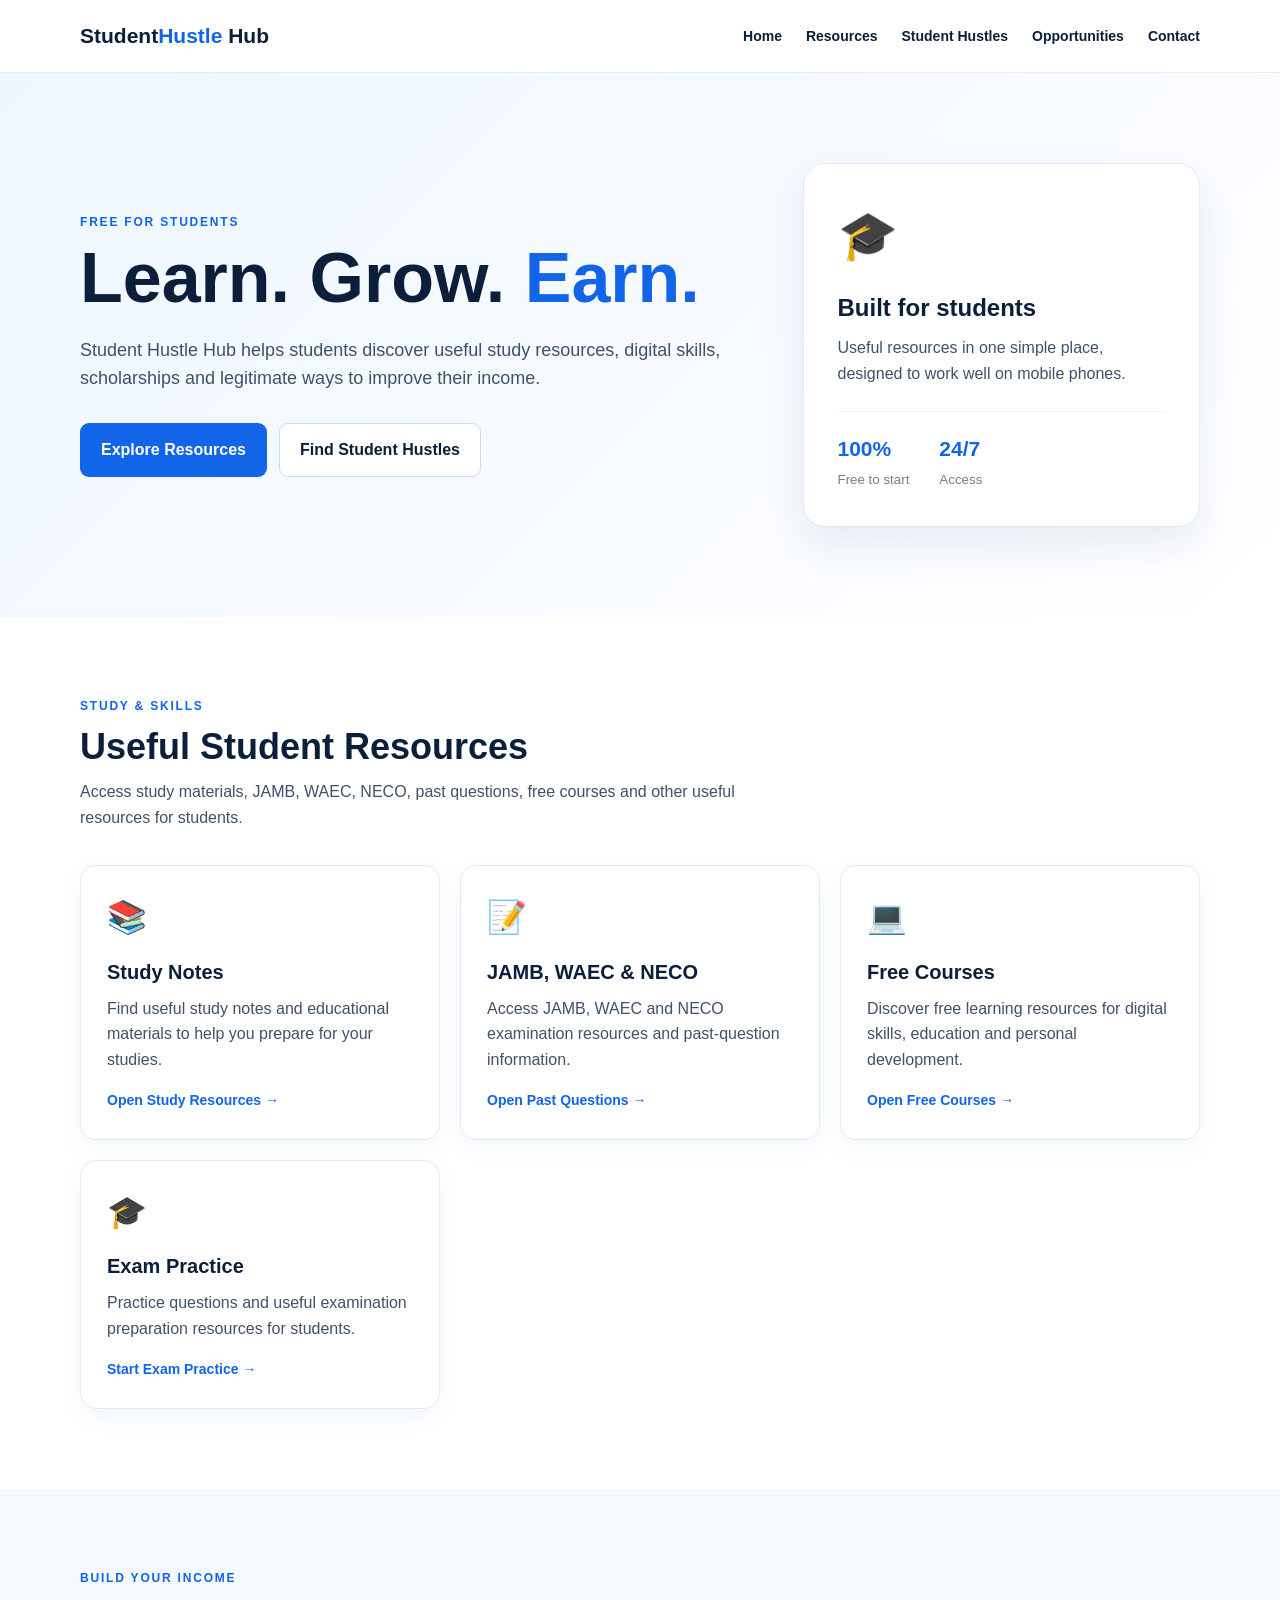
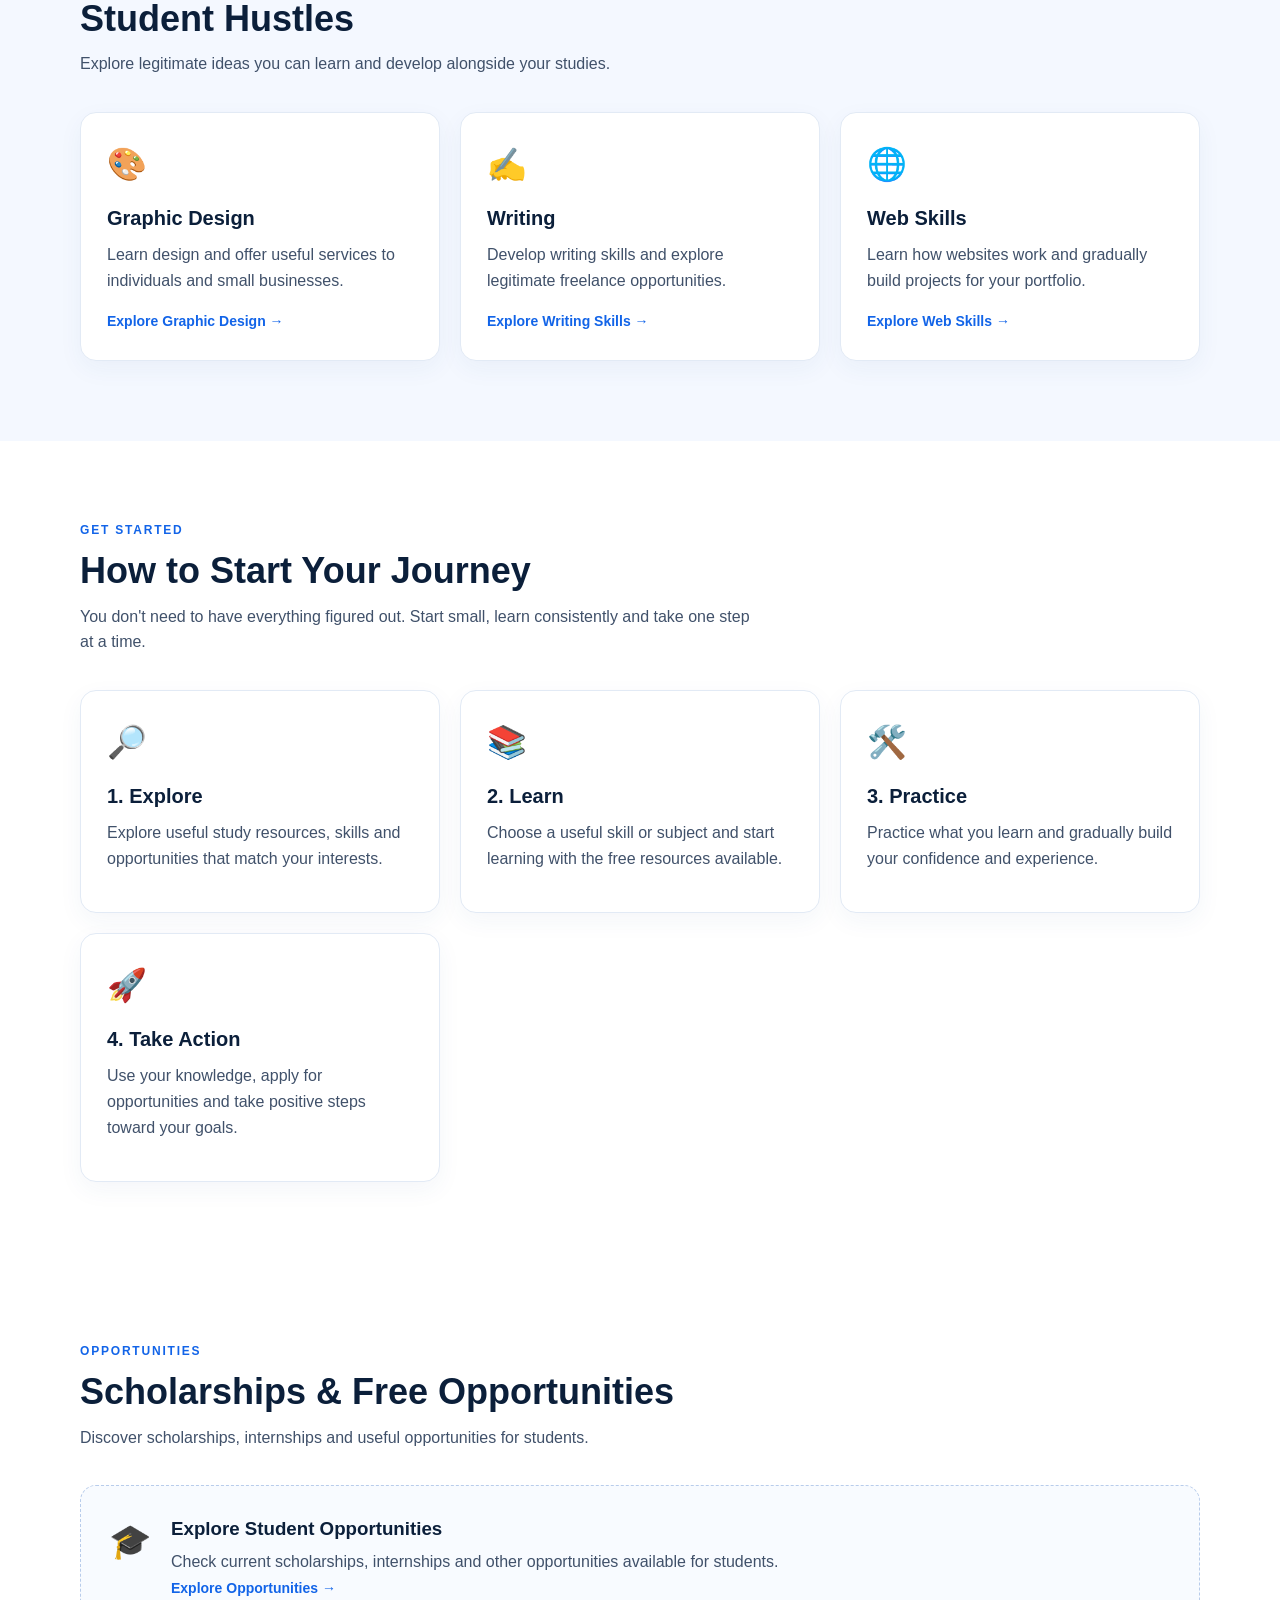
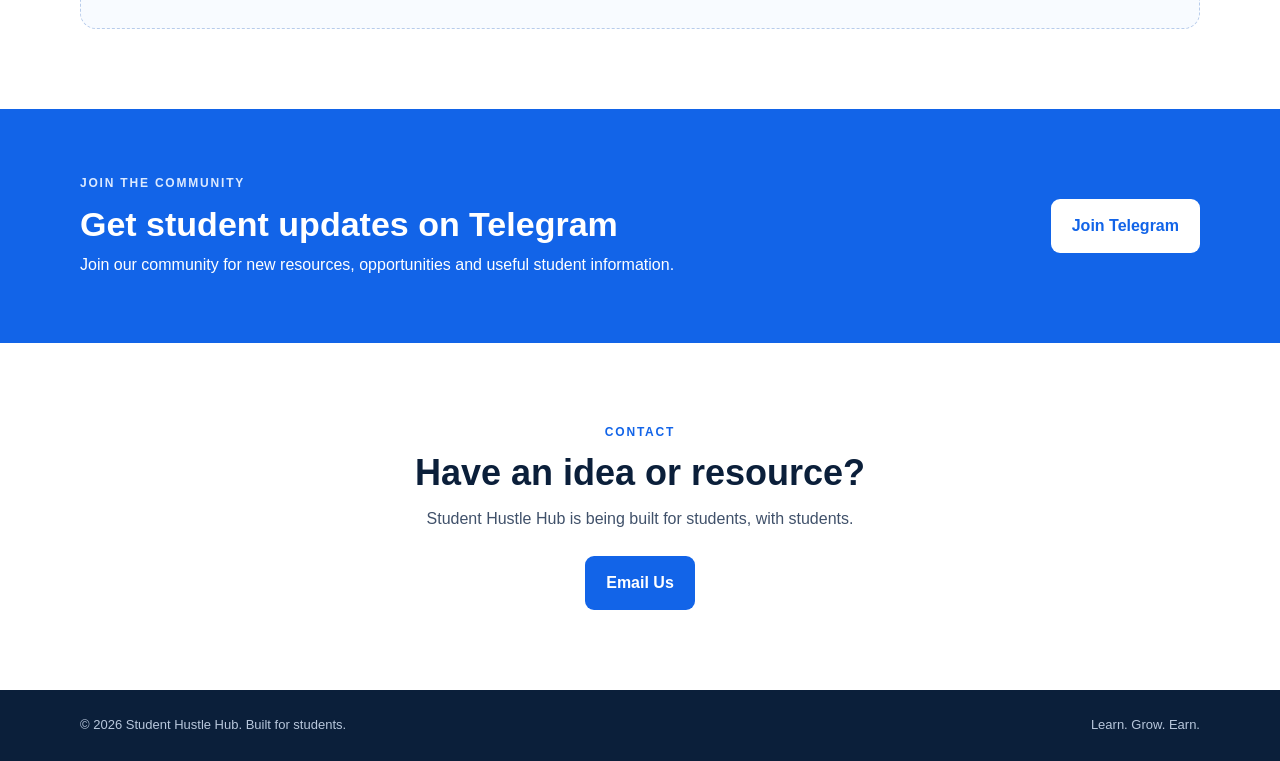
==== index.html @ 37da9a1f "Update index.html" ====
<!DOCTYPE html>
<html lang="en">
<head>
<meta charset="UTF-8">
<meta name="viewport" content="width=device-width, initial-scale=1.0">
<meta name="description" content="Student Hustle Hub - free study resources, scholarships, digital skills and legitimate student opportunities.">
<title>Student Hustle Hub</title>
<link rel="stylesheet" href="style.css">
</head>
<body>
<header class="header"><div class="container nav">
<a class="logo" href="#home">Student<span>Hustle</span> Hub</a>
<button class="menu-btn" aria-label="Open menu">☰</button>
<nav id="navLinks"><a href="#home">Home</a><a href="study-resources.html">Resources</a><a href="student-hustles.html">Student Hustles</a><a href="opportunities.html">Opportunities</a><a href="#contact">Contact</a></nav>
</div>
</header>

<main>
<section id="home" class="hero"><div class="container hero-grid"><div>
<p class="eyebrow">FREE FOR STUDENTS</p><h1>Learn. Grow. <span>Earn.</span></h1>
<p class="hero-text">Student Hustle Hub helps students discover useful study resources, digital skills, scholarships and legitimate ways to improve their income.</p>
<div class="actions"><a class="btn primary" href="#resources">Explore Resources</a><a class="btn secondary" href="#hustles">Find Student Hustles</a></div>
</div><div class="hero-card"><div class="icon">🎓</div><h3>Built for students</h3><p>Useful resources in one simple place, designed to work well on mobile phones.</p><div class="mini-stats"><div><strong>100%</strong><small>Free to start</small></div><div><strong>24/7</strong><small>Access</small></div></div></div></div></section>
<section id="resources" class="section">
  <div class="container">

    <div class="section-heading">
      <p class="eyebrow">STUDY & SKILLS</p>
      <h2>Useful Student Resources</h2>
      <p>
        Access study materials, JAMB, WAEC, NECO, past questions,
        free courses and other useful resources for students.
      </p>
    </div>

    <div class="cards">

      <article class="card">
        <div class="card-icon">📚</div>
        <h3>Study Notes</h3>
        <p>
          Find useful study notes and educational materials
          to help you prepare for your studies.
        </p>
        <a href="study-resources.html" class="learn-more">
          Open Study Resources →
        </a>
      </article>

      <article class="card">
        <div class="card-icon">📝</div>
        <h3>JAMB, WAEC & NECO</h3>
        <p>
          Access JAMB, WAEC and NECO examination resources
          and past-question information.
        </p>
        <a href="study-resources.html" class="learn-more">
          Open Past Questions →
        </a>
      </article>

      <article class="card">
        <div class="card-icon">💻</div>
        <h3>Free Courses</h3>
        <p>
          Discover free learning resources for digital skills,
          education and personal development.
        </p>
        <a href="study-resources.html" class="learn-more">
          Open Free Courses →
        </a>
      </article>

      <article class="card">
        <div class="card-icon">🎓</div>
        <h3>Exam Practice</h3>
        <p>
          Practice questions and useful examination preparation
          resources for students.
        </p>
        <a href="study-resources.html" class="learn-more">
          Start Exam Practice →
        </a>
      </article>

    </div>

  </div>
</section>
<section id="hustles" class="section light"><div class="container"><div class="section-heading"><p class="eyebrow">BUILD YOUR INCOME</p><h2>Student Hustles</h2><p>Explore legitimate ideas you can learn and develop alongside your studies.</p></div><div class="cards">
<article class="card"><div class="card-icon">🎨</div><h3>Graphic Design</h3><p>Learn design and offer useful services to individuals and small businesses.</p><a href="student-hustles.html" class="learn-more">Explore Graphic Design →</a></article>
<article class="card"><div class="card-icon">✍️</div><h3>Writing</h3><p>Develop writing skills and explore legitimate freelance opportunities.</p><a href="student-hustles.html" class="learn-more">Explore Writing Skills →</a></article>
<article class="card"><div class="card-icon">🌐</div><h3>Web Skills</h3><p>Learn how websites work and gradually build projects for your portfolio.</p><a href="student-hustles.html" class="learn-more">Explore Web Skills →</a></article>
</div></div></section>
  <section class="section">
  <div class="container">
    <div class="section-heading">
      <p class="eyebrow">GET STARTED</p>
      <h2>How to Start Your Journey</h2>
      <p>You don't need to have everything figured out. Start small, learn consistently and take one step at a time.</p>
    </div>

    <div class="cards">
      <article class="card">
        <div class="card-icon">🔎</div>
        <h3>1. Explore</h3>
        <p>Explore useful study resources, skills and opportunities that match your interests.</p>
      </article>

      <article class="card">
        <div class="card-icon">📚</div>
        <h3>2. Learn</h3>
        <p>Choose a useful skill or subject and start learning with the free resources available.</p>
      </article>

      <article class="card">
        <div class="card-icon">🛠️</div>
        <h3>3. Practice</h3>
        <p>Practice what you learn and gradually build your confidence and experience.</p>
      </article>

      <article class="card">
        <div class="card-icon">🚀</div>
        <h3>4. Take Action</h3>
        <p>Use your knowledge, apply for opportunities and take positive steps toward your goals.</p>
      </article>
    </div>
  </div>
  </section>
<section id="opportunities" class="section">
  <div class="container">
    <div class="section-heading">
      <p class="eyebrow">OPPORTUNITIES</p>
      <h2>Scholarships & Free Opportunities</h2>
      <p>
        Discover scholarships, internships and useful opportunities
        for students.
      </p>
    </div>

    <div class="opportunity-box">
      <span>🎓</span>
      <div>
        <h3>Explore Student Opportunities</h3>
        <p>
          Check current scholarships, internships and other
          opportunities available for students.
        </p>

        <a href="opportunities.html" class="learn-more">
          Explore Opportunities →
        </a>
      </div>
    </div>
  </div>
</section>
  <section class="telegram"><div class="container telegram-box"><div><p class="eyebrow">JOIN THE COMMUNITY</p><h2>Get student updates on Telegram</h2><p>Join our community for new resources, opportunities and useful student information.</p></div><a class="btn white" href="https://t.me/StudentHustleHubNG" target="_blank" rel="noopener">Join Telegram</a></div></section>
<section id="contact" class="section contact"><div class="container"><div class="section-heading"><p class="eyebrow">CONTACT</p><h2>Have an idea or resource?</h2><p>Student Hustle Hub is being built for students, with students.</p></div><a class="btn primary" href="mailto:hello@studenthustlehub.example">Email Us</a></div></section>
</main>
<footer><div class="container footer-inner"><p>© 2026 Student Hustle Hub. Built for students.</p><p>Learn. Grow. Earn.</p></div></footer>
<script src="script.js"></script>
</body></html>
---- style.css ----
* {
  box-sizing: border-box;
  margin: 0;
  padding: 0;
}

:root {
  --blue: #1264e8;
  --dark: #0b1f3a;
  --text: #40516a;
  --light: #f4f8ff;
  --white: #fff;
}

html {
  scroll-behavior: smooth;
}

body {
  font-family: Arial, Helvetica, sans-serif;
  color: var(--text);
  line-height: 1.6;
  background: #fff;
  overflow-x: hidden;
}

.container {
  width: min(1120px, 92%);
  margin-left: auto;
  margin-right: auto;
}

.header {
  position: sticky;
  top: 0;
  z-index: 20;
  background: rgba(255,255,255,.96);
  border-bottom: 1px solid #e8eef7;
}

.nav {
  min-height: 72px;
  display: flex;
  align-items: center;
  justify-content: space-between;
  gap: 20px;
}

.logo {
  font-size: 21px;
  font-weight: 800;
  color: var(--dark);
  text-decoration: none;
}

.logo span {
  color: var(--blue);
}

nav {
  display: flex;
  gap: 24px;
}

nav a {
  color: var(--dark);
  text-decoration: none;
  font-weight: 600;
  font-size: 14px;
}

nav a:hover {
  color: var(--blue);
}

.menu-btn {
  display: none;
  border: 0;
  background: var(--light);
  font-size: 23px;
  padding: 8px 11px;
  border-radius: 9px;
}

.hero {
  background: linear-gradient(135deg, #eef6ff, #fff);
  padding: 90px 0;
}

.hero-grid {
  display: grid;
  grid-template-columns: 1.25fr .75fr;
  align-items: center;
  gap: 60px;
}

.eyebrow {
  font-size: 12px;
  letter-spacing: 1.8px;
  font-weight: 800;
  color: var(--blue);
  margin-bottom: 10px;
}

h1 {
  font-size: clamp(42px, 6vw, 70px);
  line-height: 1.05;
  color: var(--dark);
  margin-bottom: 20px;
}

h1 span {
  color: var(--blue);
}

.hero-text {
  font-size: 18px;
  max-width: 650px;
  margin-bottom: 30px;
}

.actions {
  display: flex;
  gap: 12px;
  flex-wrap: wrap;
}

.btn {
  display: inline-block;
  padding: 13px 20px;
  border-radius: 9px;
  text-decoration: none;
  font-weight: 700;
  border: 1px solid transparent;
}

.primary {
  background: var(--blue);
  color: #fff;
}

.secondary {
  border-color: #cddbf1;
  color: var(--dark);
  background: #fff;
}

.white {
  background: #fff;
  color: var(--blue);
}

.hero-card {
  background: #fff;
  border: 1px solid #dfe9f7;
  border-radius: 22px;
  padding: 34px;
  box-shadow: 0 18px 45px rgba(31,76,135,.1);
}

.icon {
  font-size: 48px;
  margin-bottom: 14px;
}

.hero-card h3 {
  font-size: 24px;
  color: var(--dark);
  margin-bottom: 8px;
}

.mini-stats {
  display: flex;
  gap: 30px;
  margin-top: 25px;
  padding-top: 20px;
  border-top: 1px solid #edf1f7;
}

.mini-stats strong {
  display: block;
  color: var(--blue);
  font-size: 21px;
}

.mini-stats small {
  color: #718096;
}

.section {
  padding: 80px 0;
}

.light {
  background: var(--light);
}

.section-heading {
  max-width: 680px;
  margin-bottom: 35px;
}

.section-heading h2 {
  font-size: 36px;
  line-height: 1.15;
  color: var(--dark);
  margin-bottom: 12px;
}

.cards {
  display: grid;
  grid-template-columns: repeat(3, 1fr);
  gap: 20px;
}

.card {
  background: #fff;
  border: 1px solid #e2eaf5;
  border-radius: 16px;
  padding: 26px;
  box-shadow: 0 8px 25px rgba(31,76,135,.05);
}

.card-icon {
  font-size: 32px;
  margin-bottom: 12px;
}

.card h3 {
  color: var(--dark);
  font-size: 20px;
  margin-bottom: 8px;
}

.card p {
  margin-bottom: 15px;
}

.learn-more {
  color: var(--blue);
  font-weight: 700;
  text-decoration: none;
  font-size: 14px;
}

.opportunity-box {
  display: flex;
  gap: 20px;
  align-items: flex-start;
  background: #f8fbff;
  border: 1px dashed #b8cceb;
  border-radius: 16px;
  padding: 28px;
}

.opportunity-box span {
  font-size: 34px;
}

.opportunity-box h3 {
  color: var(--dark);
  margin-bottom: 5px;
}

.telegram {
  padding: 65px 0;
  background: var(--blue);
  color: #fff;
}

.telegram-box {
  display: flex;
  align-items: center;
  justify-content: space-between;
  gap: 30px;
}

.telegram .eyebrow {
  color: #dceaff;
}

.telegram h2 {
  font-size: 34px;
  line-height: 1.2;
  margin-bottom: 8px;
}

.contact {
  text-align: center;
}

.contact .section-heading {
  margin: 0 auto 25px;
}

footer {
  background: var(--dark);
  color: #b8c7dc;
  padding: 25px 0;
}

.footer-inner {
  display: flex;
  justify-content: space-between;
  gap: 20px;
  font-size: 13px;
}

/* 📱 Mobile layout */
@media (max-width: 800px) {
  .container {
    width: 92%;
  }

  .nav {
    min-height: 72px;
  }

  nav {
    display: none;
    position: absolute;
    left: 4%;
    right: 4%;
    top: 72px;
    background: #fff;
    padding: 16px;
    border: 1px solid #e6edf7;
    border-radius: 12px;
    box-shadow: 0 12px 30px rgba(0,0,0,.08);
    flex-direction: column;
    gap: 14px;
  }

  .menu-btn {
    display: block;
  }

  .hero {
    padding: 55px 0;
  }

  .hero-grid {
    grid-template-columns: 1fr;
    gap: 30px;
  }

  .cards {
    grid-template-columns: 1fr;
    gap: 16px;
  }

  .card,
  .hero-card {
    width: 100%;
  }

  .section {
    padding: 55px 0;
  }

  .section-heading h2 {
    font-size: 30px;
  }

  .telegram-box {
    flex-direction: column;
    align-items: flex-start;
  }

  .footer-inner {
    flex-direction: column;
  }
}
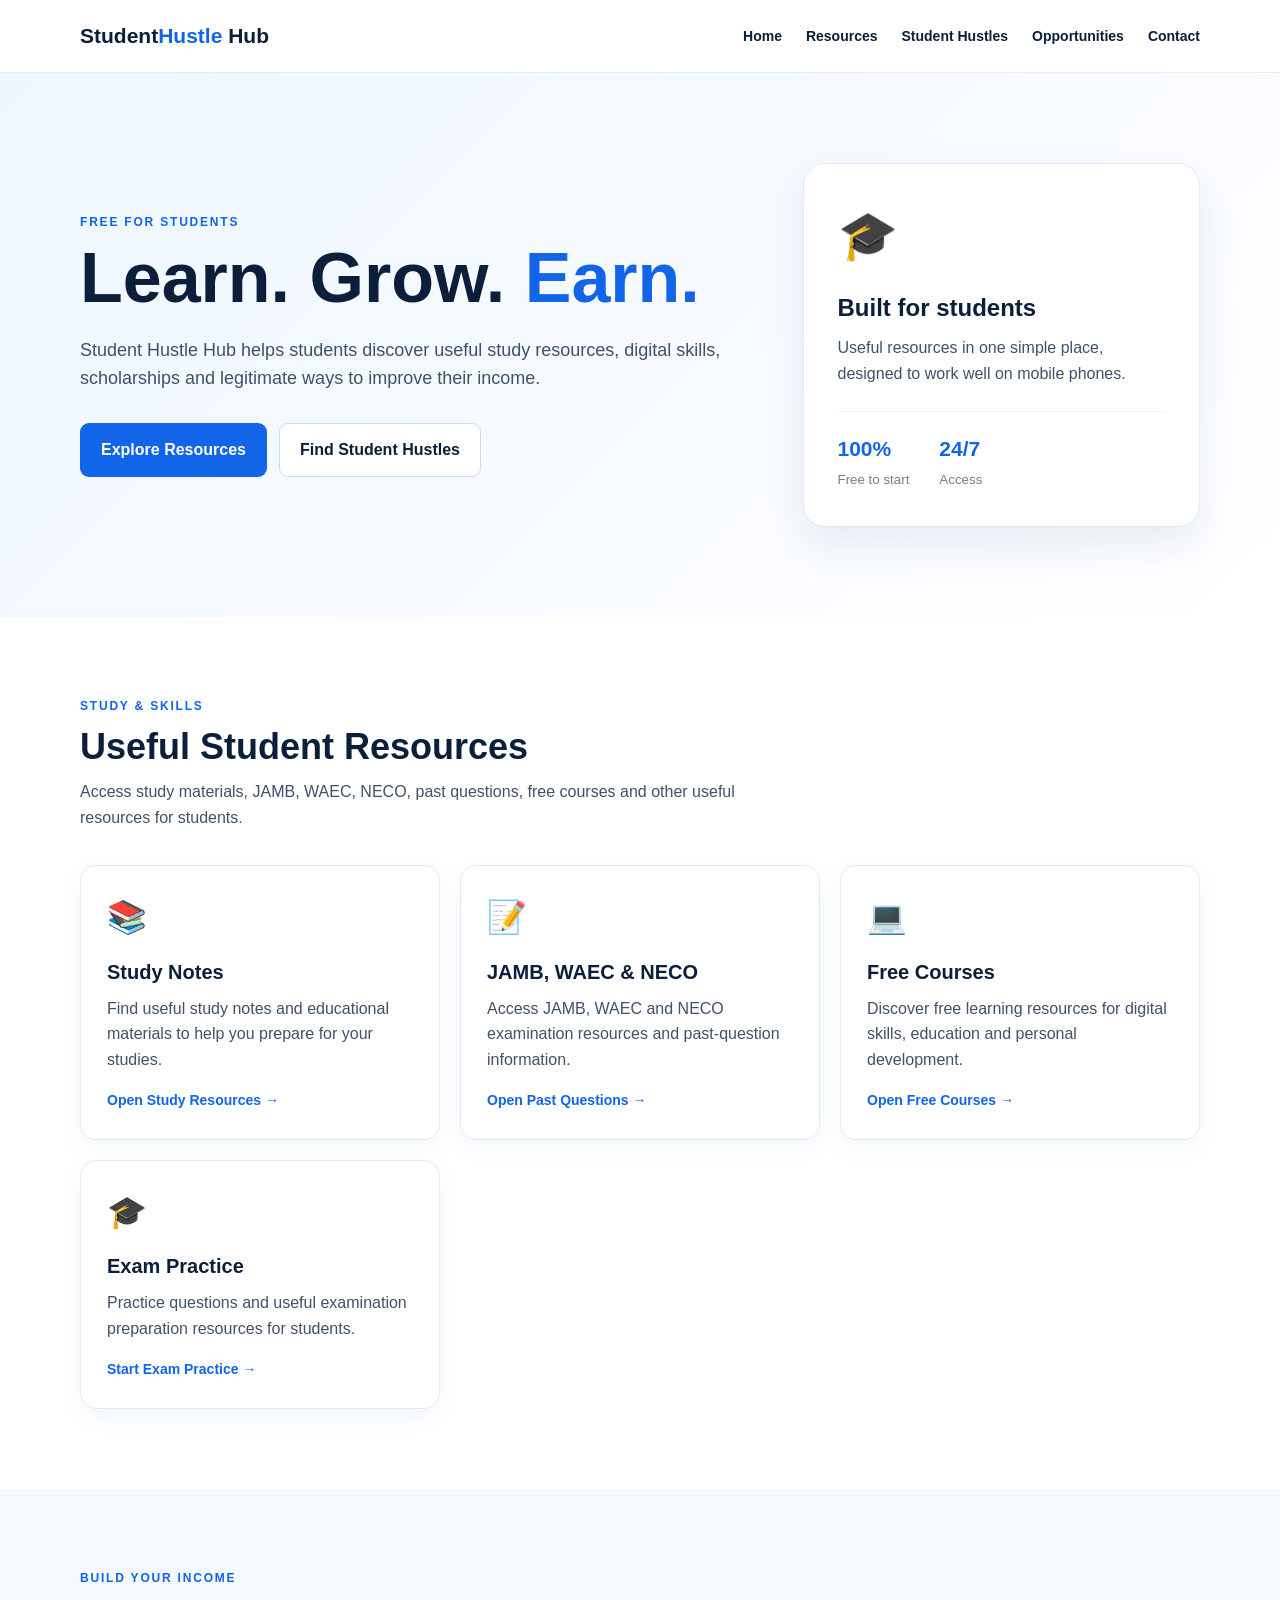
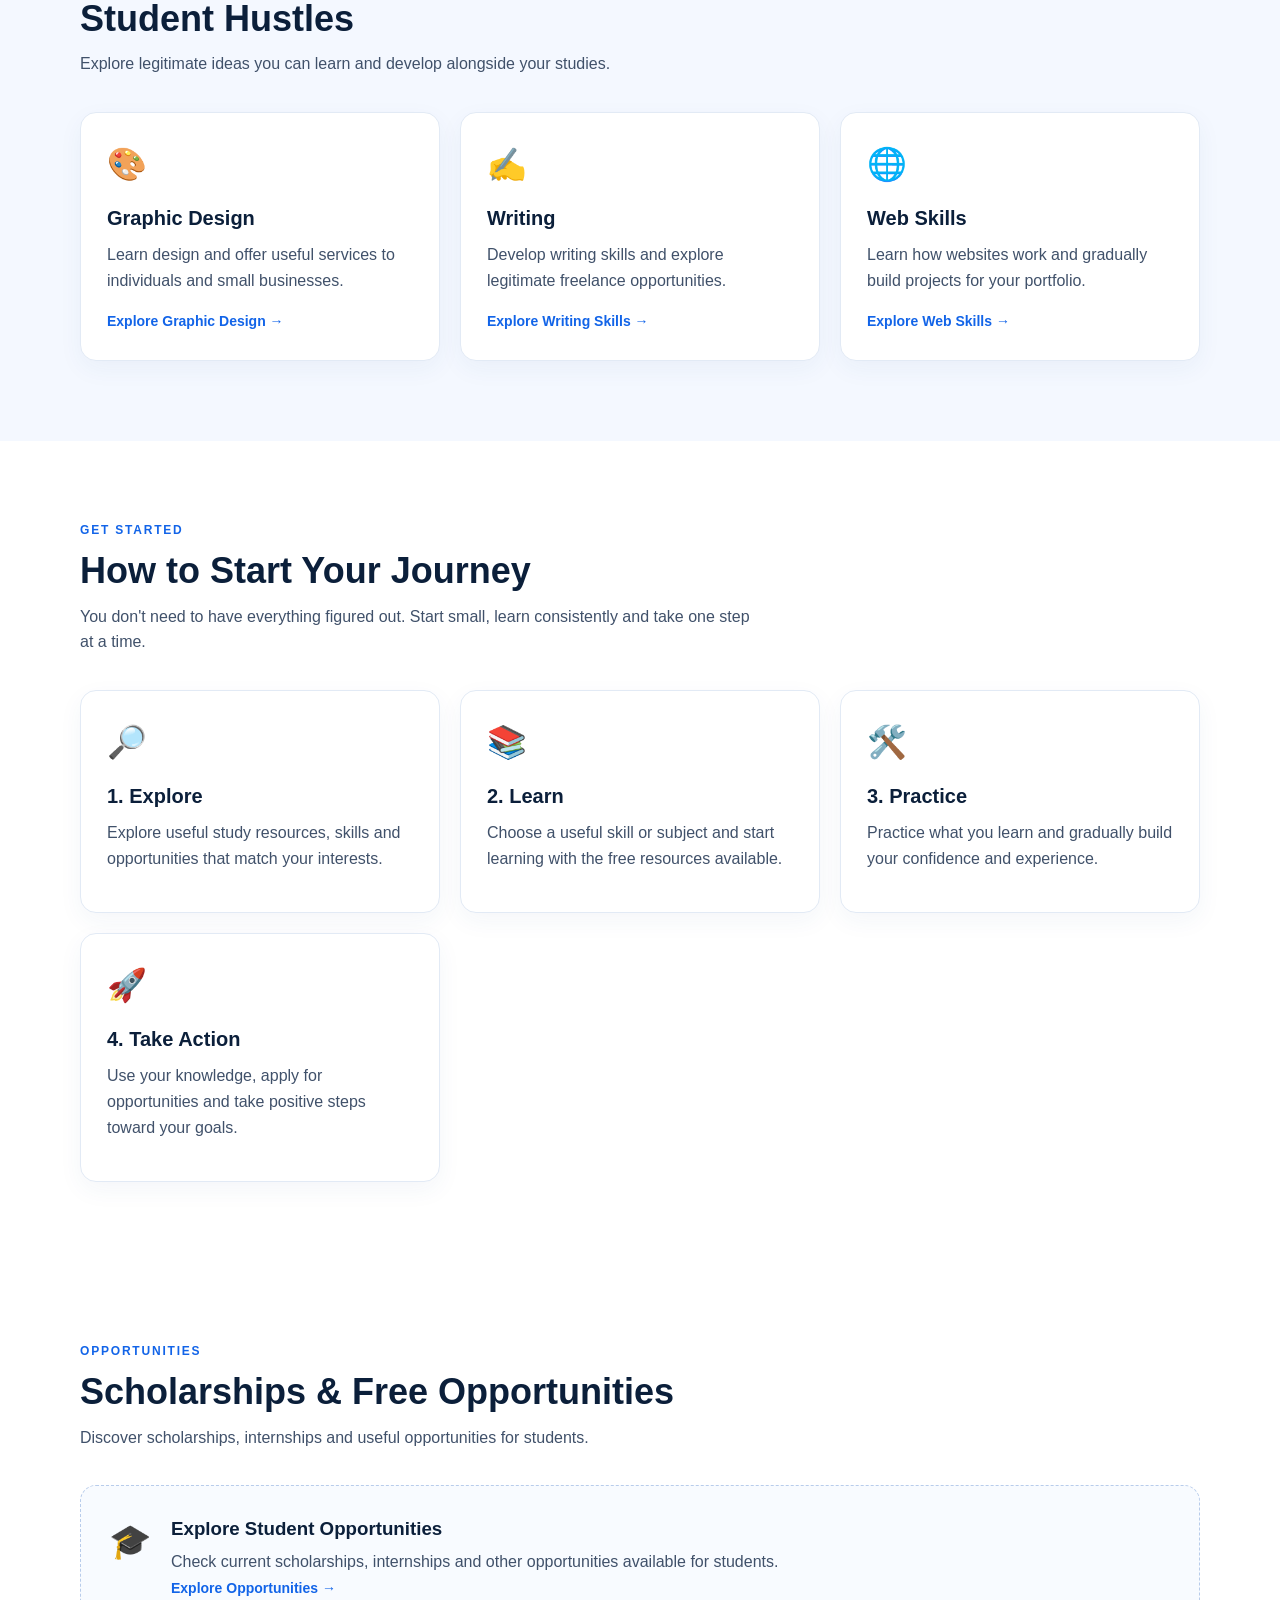
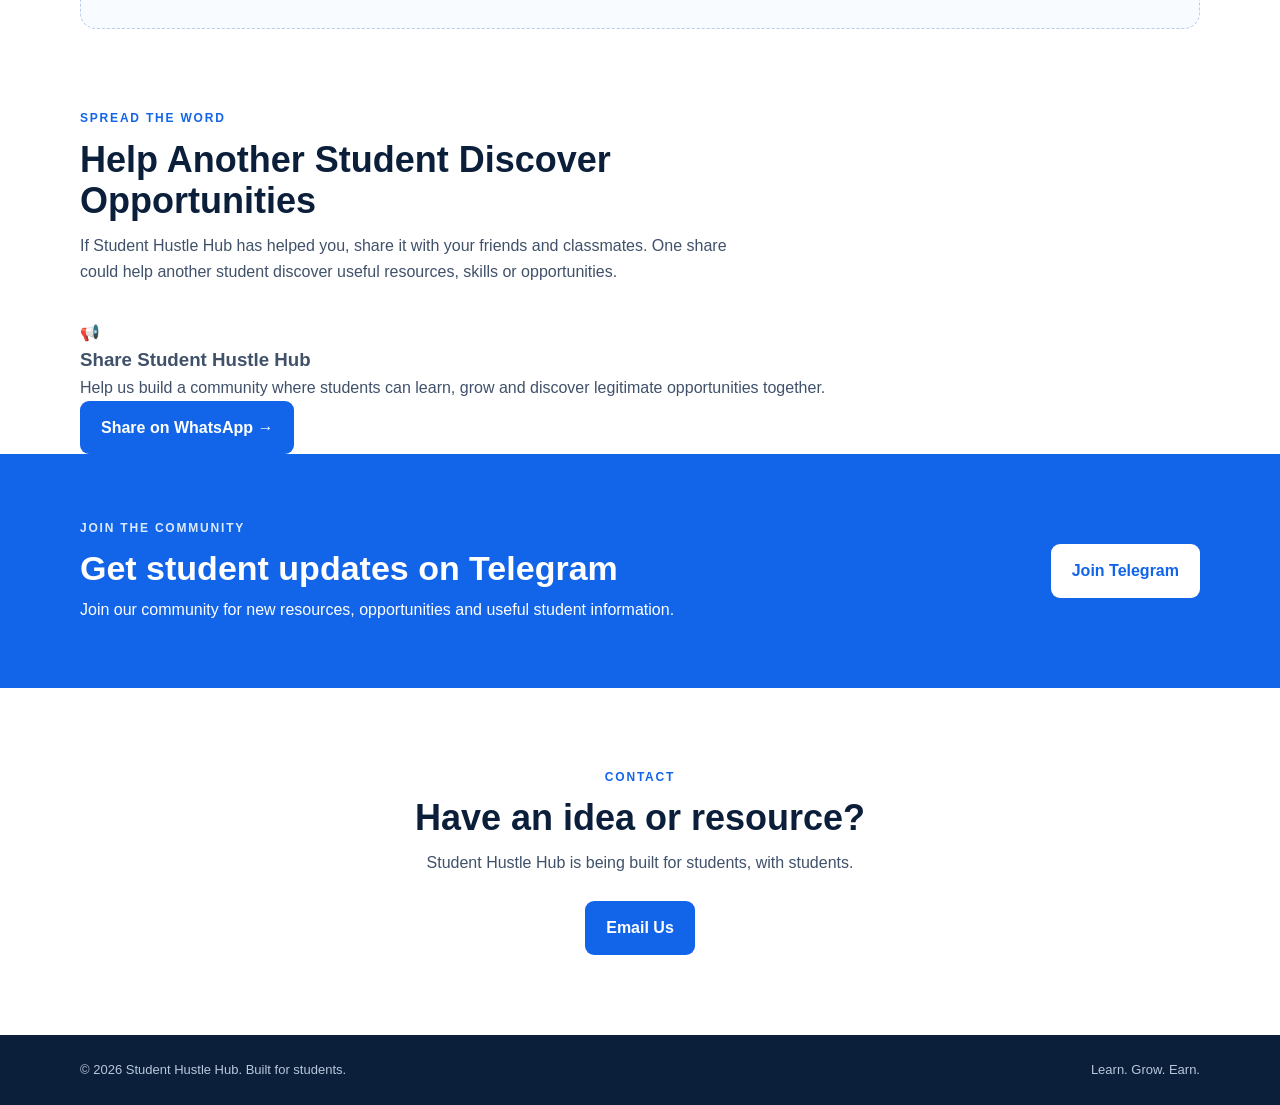
==== commit 0246b1ab: "Update index.html" ====
--- a/index.html
+++ b/index.html
@@ -154,6 +154,40 @@
     </div>
   </div>
 </section>
+  <section class="share-section">
+  <div class="container">
+
+    <div class="section-heading">
+      <p class="eyebrow">SPREAD THE WORD</p>
+      <h2>Help Another Student Discover Opportunities</h2>
+      <p>
+        If Student Hustle Hub has helped you, share it with your
+        friends and classmates. One share could help another student
+        discover useful resources, skills or opportunities.
+      </p>
+    </div>
+
+    <div class="share-box">
+      <div class="share-icon">📢</div>
+
+      <div>
+        <h3>Share Student Hustle Hub</h3>
+        <p>
+          Help us build a community where students can learn, grow
+          and discover legitimate opportunities together.
+        </p>
+
+        <a class="btn primary"
+           href="https://wa.me/?text=Check%20out%20Student%20Hustle%20Hub%20for%20useful%20student%20resources%2C%20skills%20and%20opportunities!"
+           target="_blank"
+           rel="noopener">
+          Share on WhatsApp →
+        </a>
+      </div>
+    </div>
+
+  </div>
+  </section>
   <section class="telegram"><div class="container telegram-box"><div><p class="eyebrow">JOIN THE COMMUNITY</p><h2>Get student updates on Telegram</h2><p>Join our community for new resources, opportunities and useful student information.</p></div><a class="btn white" href="https://t.me/StudentHustleHubNG" target="_blank" rel="noopener">Join Telegram</a></div></section>
 <section id="contact" class="section contact"><div class="container"><div class="section-heading"><p class="eyebrow">CONTACT</p><h2>Have an idea or resource?</h2><p>Student Hustle Hub is being built for students, with students.</p></div><a class="btn primary" href="mailto:hello@studenthustlehub.example">Email Us</a></div></section>
 </main>
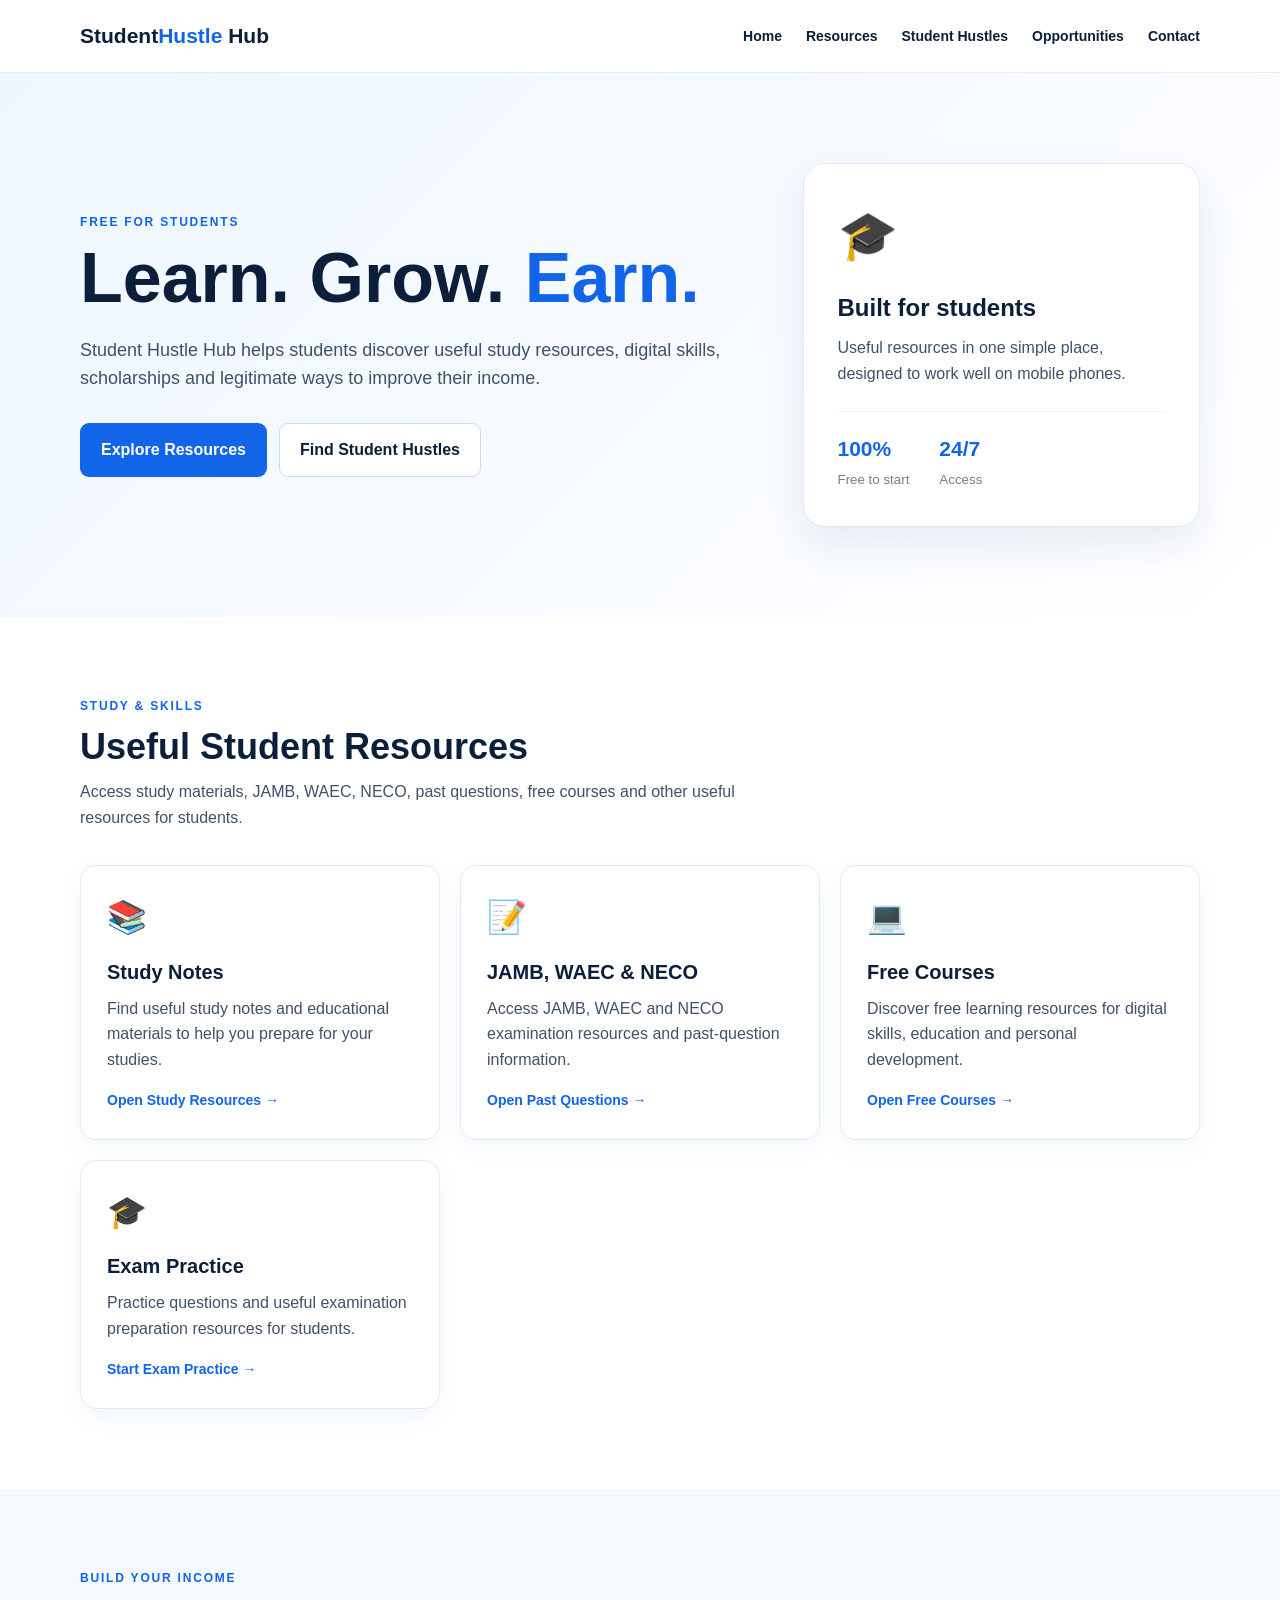
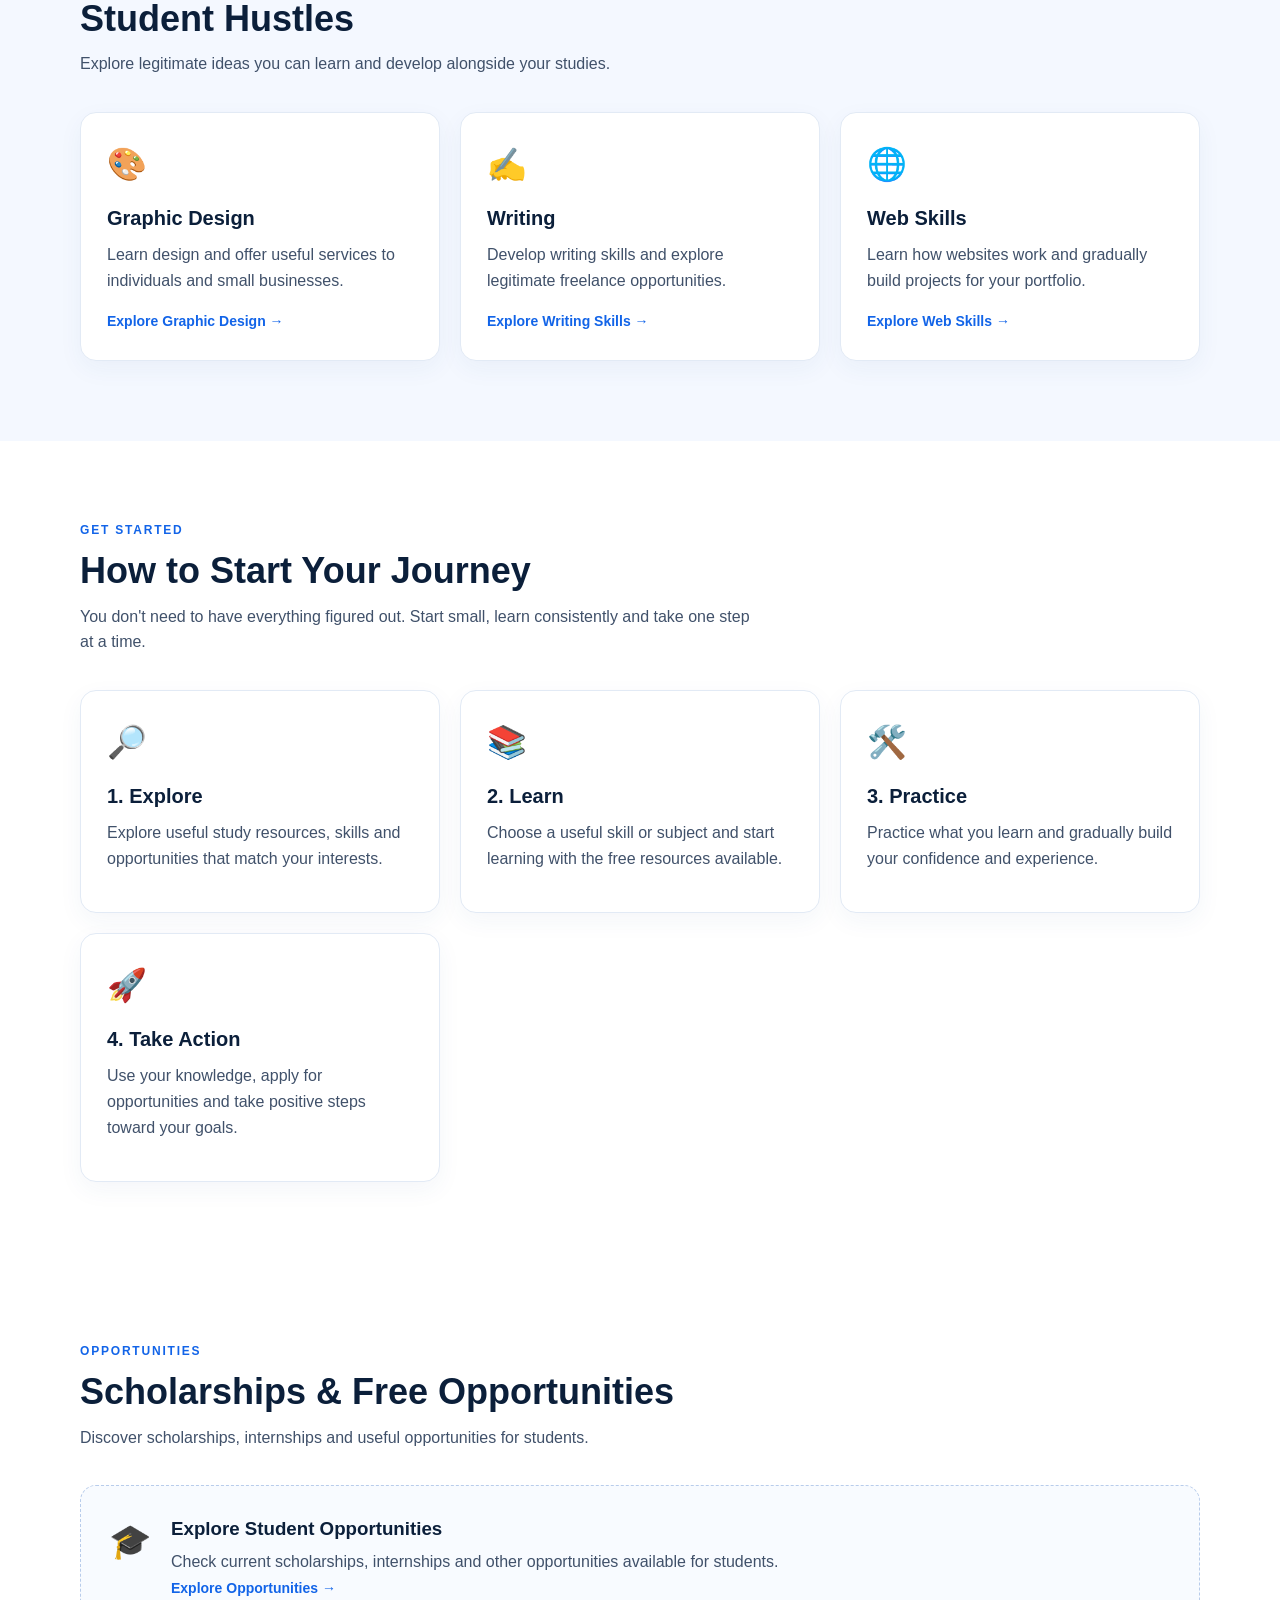
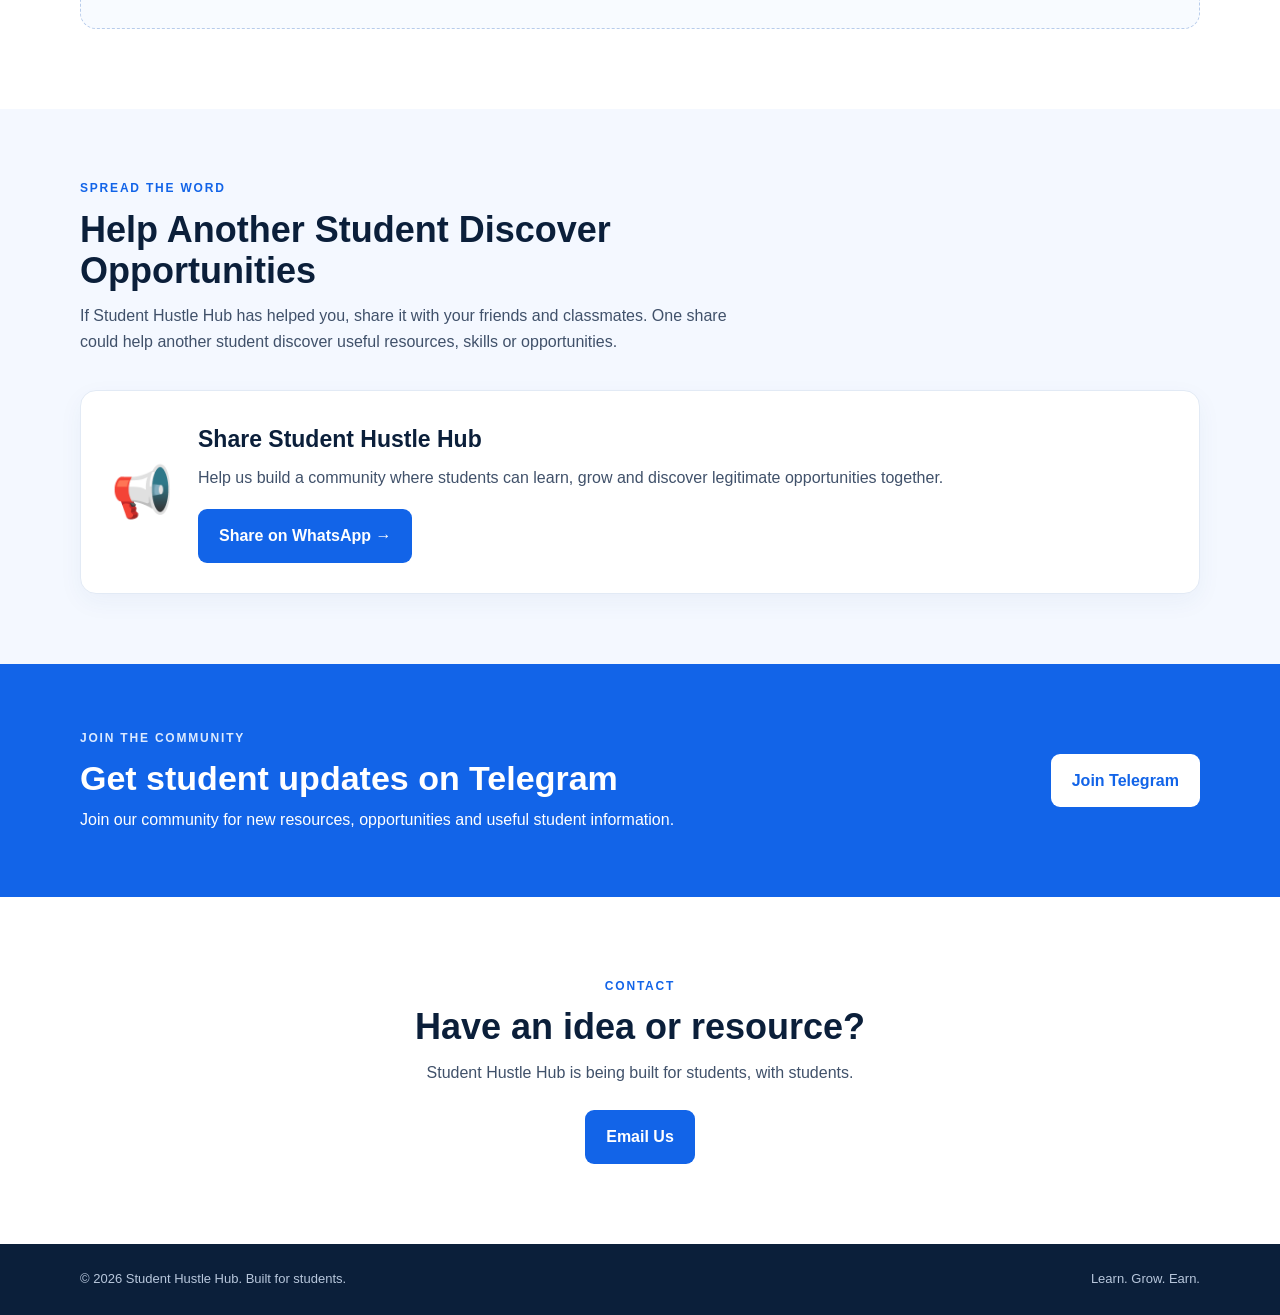
==== commit 37043490: "Update index.html" ====
--- a/index.html
+++ b/index.html
@@ -4,6 +4,8 @@
 <meta charset="UTF-8">
 <meta name="viewport" content="width=device-width, initial-scale=1.0">
 <meta name="description" content="Student Hustle Hub - free study resources, scholarships, digital skills and legitimate student opportunities.">
+  <meta name="keywords" content="Student Hustle Hub, free study resources, scholarships for students, student opportunities, digital skills, student hustles, Nigeria students">
+<meta name="author" content="Student Hustle Hub">
 <title>Student Hustle Hub</title>
 <link rel="stylesheet" href="style.css">
 </head>
--- a/style.css
+++ b/style.css
@@ -371,3 +371,39 @@
     flex-direction: column;
   }
 }
+.share-section {
+  padding: 70px 0;
+  background: #f4f8ff;
+}
+
+.share-box {
+  background: #fff;
+  border: 1px solid #e2eaf5;
+  border-radius: 16px;
+  padding: 30px;
+  display: flex;
+  align-items: center;
+  gap: 25px;
+  box-shadow: 0 8px 25px rgba(31, 76, 135, 0.05);
+}
+
+.share-icon {
+  font-size: 50px;
+}
+
+.share-box h3 {
+  color: #0b1f3a;
+  font-size: 23px;
+  margin-bottom: 8px;
+}
+
+.share-box p {
+  margin-bottom: 18px;
+}
+
+@media (max-width: 700px) {
+  .share-box {
+    flex-direction: column;
+    align-items: flex-start;
+  }
+}
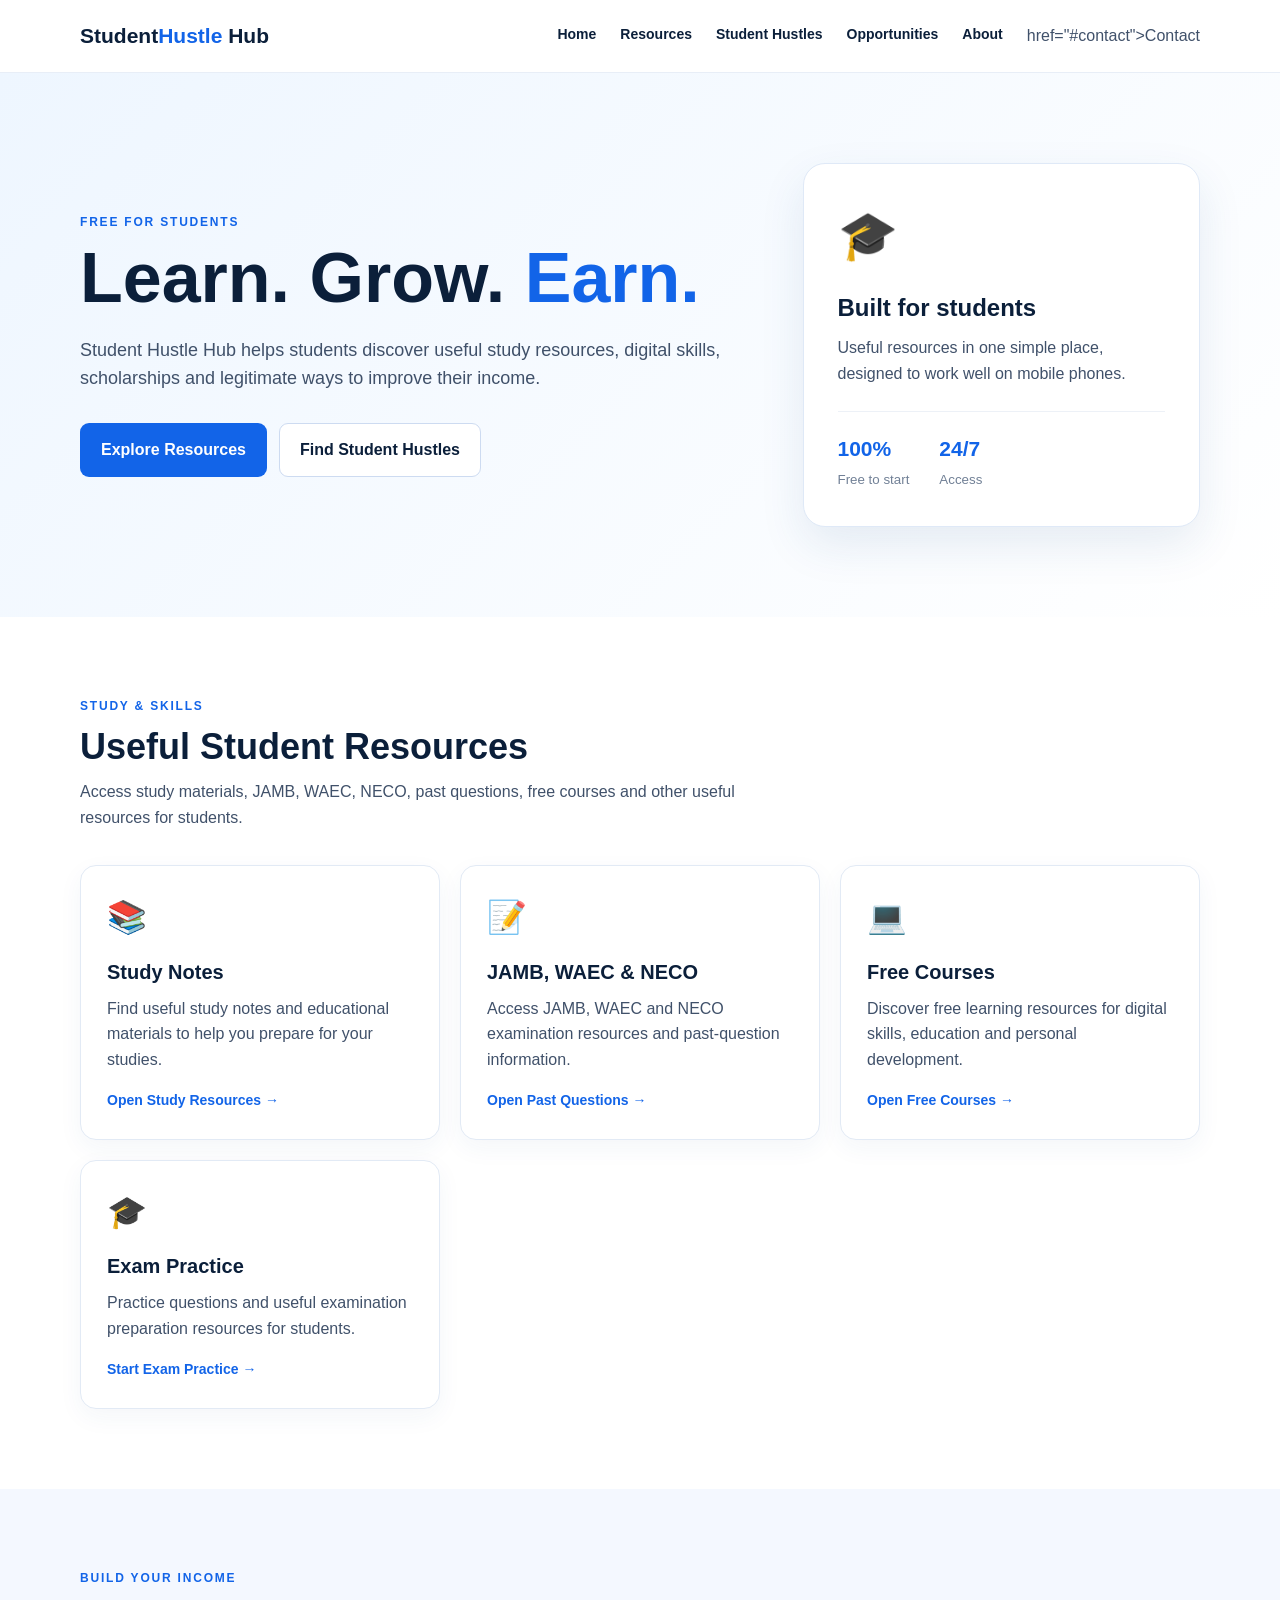
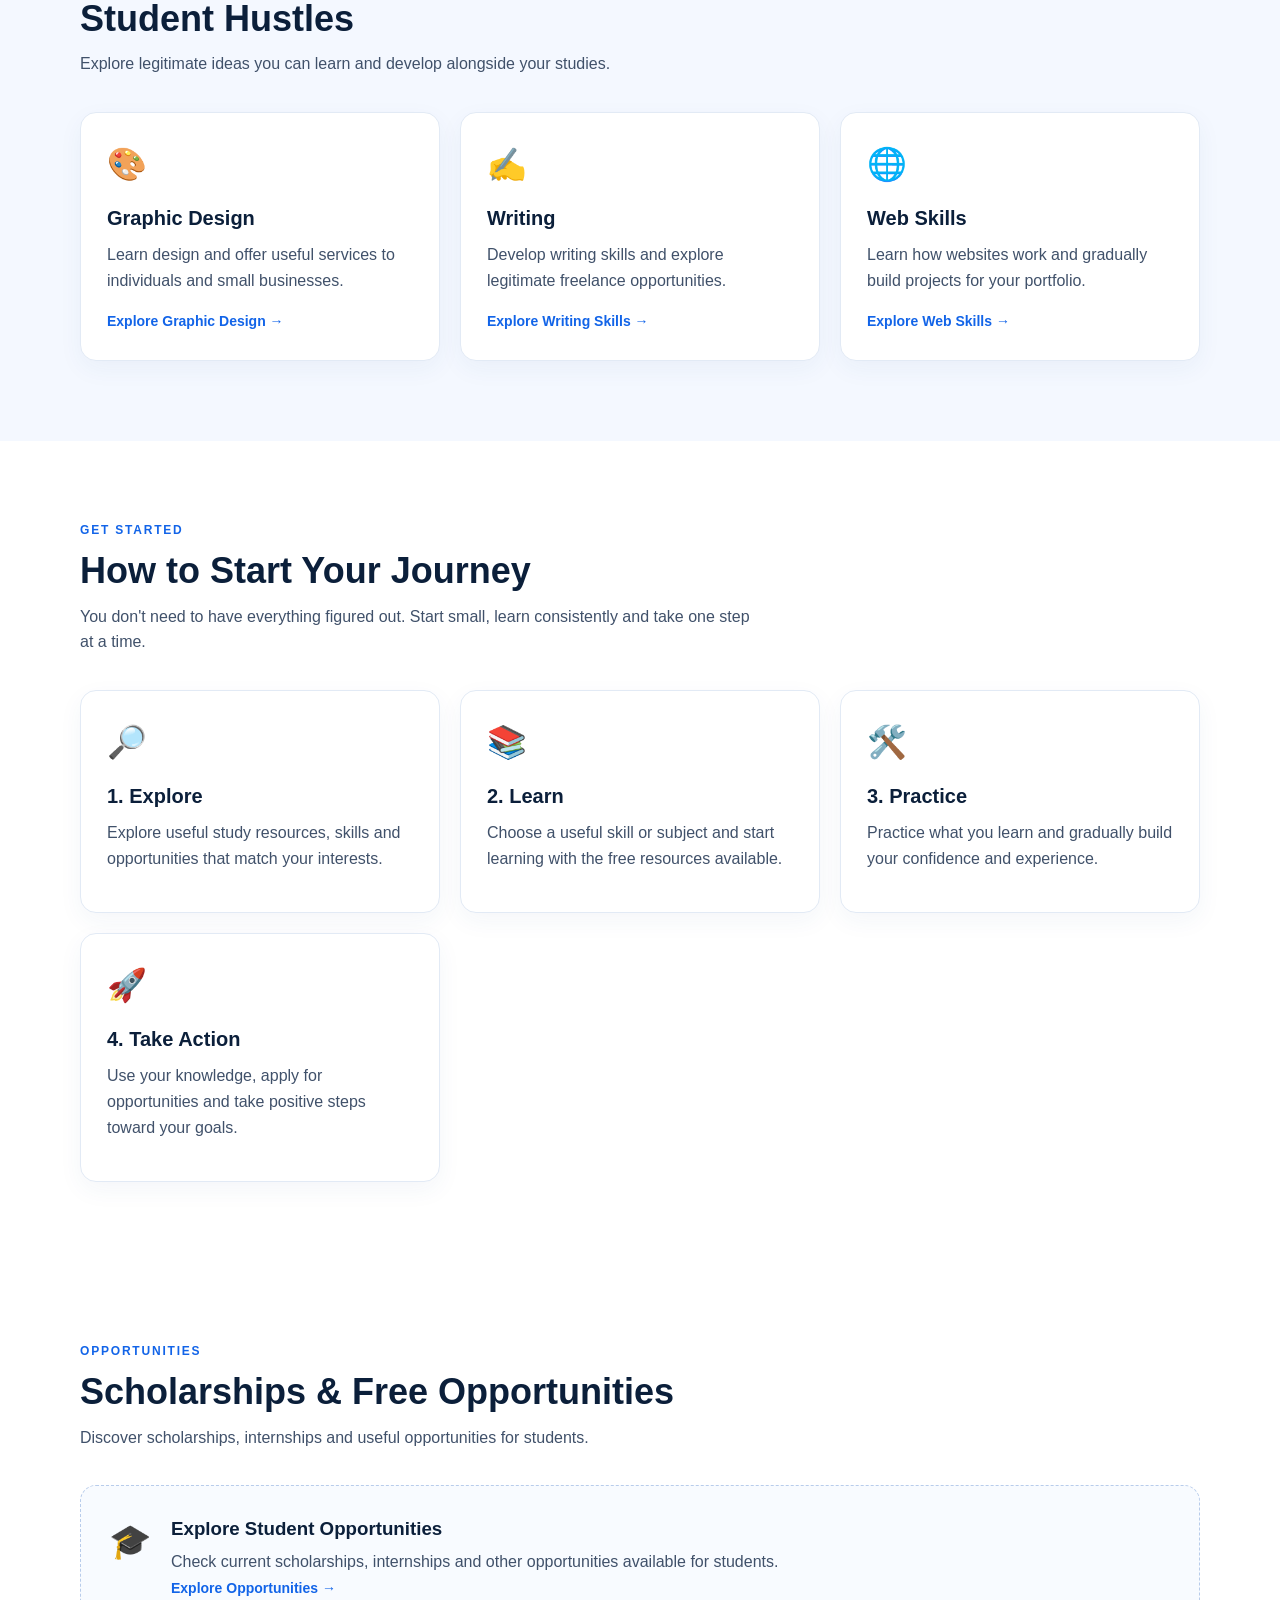
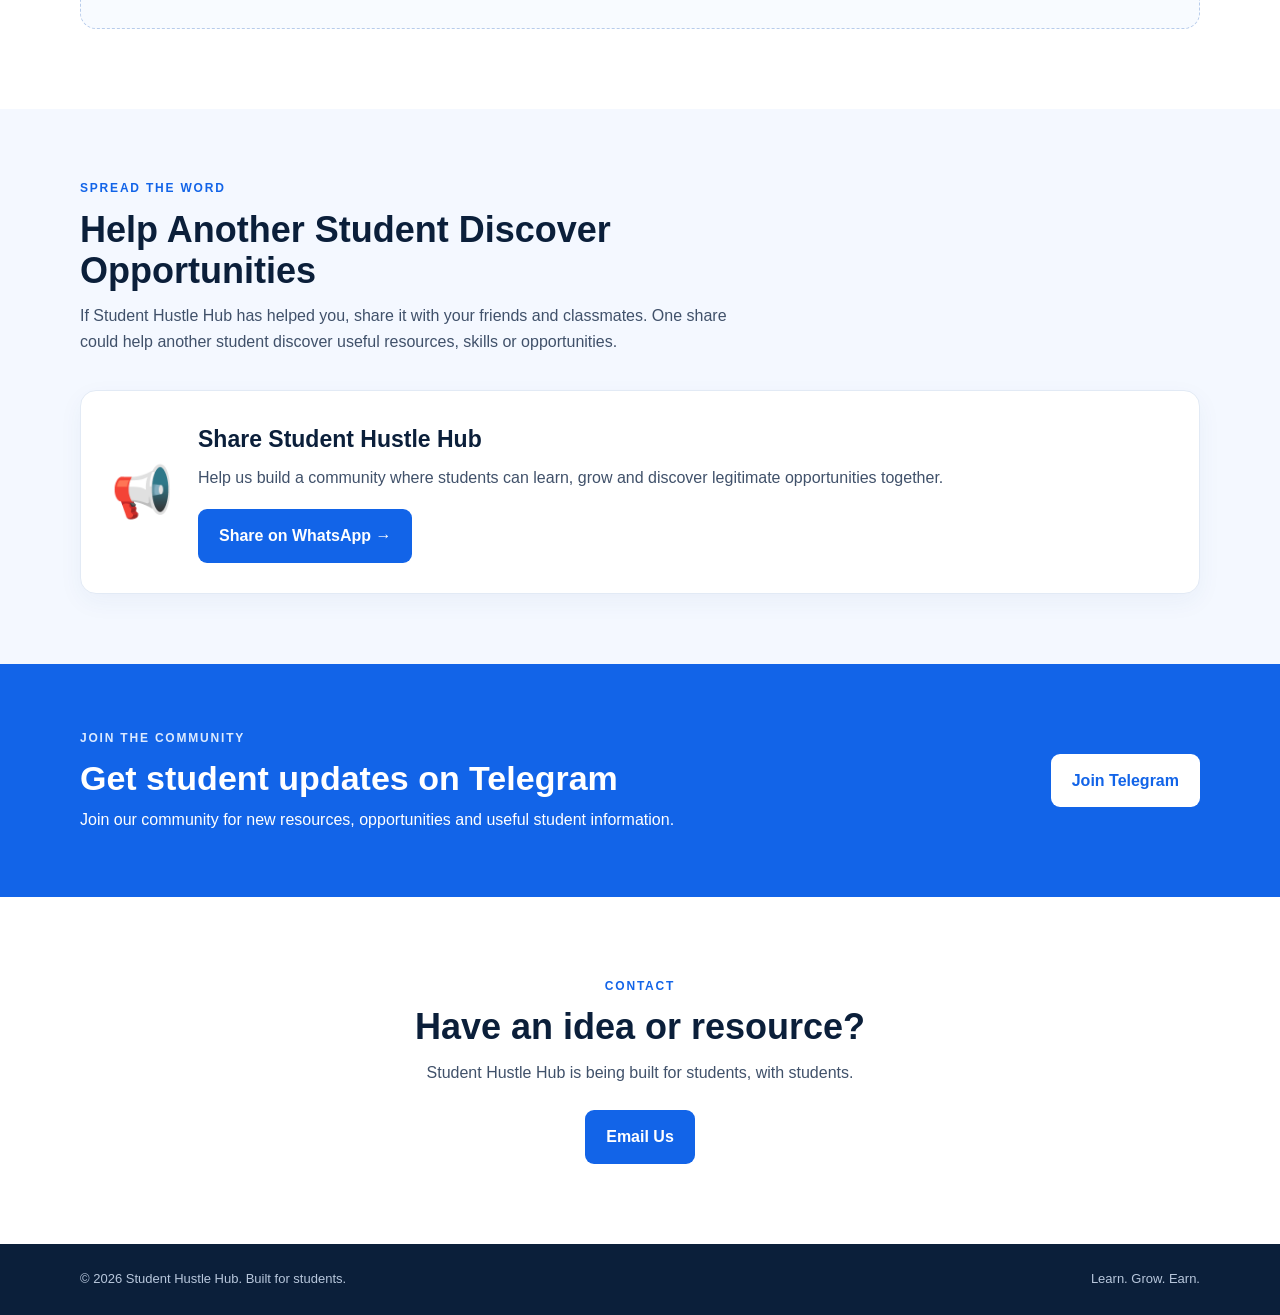
==== commit e884c834: "Update index.html" ====
--- a/index.html
+++ b/index.html
@@ -6,6 +6,7 @@
 <meta name="description" content="Student Hustle Hub - free study resources, scholarships, digital skills and legitimate student opportunities.">
   <meta name="keywords" content="Student Hustle Hub, free study resources, scholarships for students, student opportunities, digital skills, student hustles, Nigeria students">
 <meta name="author" content="Student Hustle Hub">
+  <meta name="google-site-verification" content="V8dwOqXV4xsicoqX_K0o1wgh7_t4XTW1XmEz2Xb26c8" />
 <title>Student Hustle Hub</title>
 <link rel="stylesheet" href="style.css">
 </head>
@@ -13,7 +14,7 @@
 <header class="header"><div class="container nav">
 <a class="logo" href="#home">Student<span>Hustle</span> Hub</a>
 <button class="menu-btn" aria-label="Open menu">☰</button>
-<nav id="navLinks"><a href="#home">Home</a><a href="study-resources.html">Resources</a><a href="student-hustles.html">Student Hustles</a><a href="opportunities.html">Opportunities</a><a href="#contact">Contact</a></nav>
+<nav id="navLinks"><a href="#home">Home</a><a href="study-resources.html">Resources</a><a href="student-hustles.html">Student Hustles</a><a href="opportunities.html">Opportunities</a><a <a href="about.html">About</a> href="#contact">Contact</a></nav>
 </div>
 </header>
 
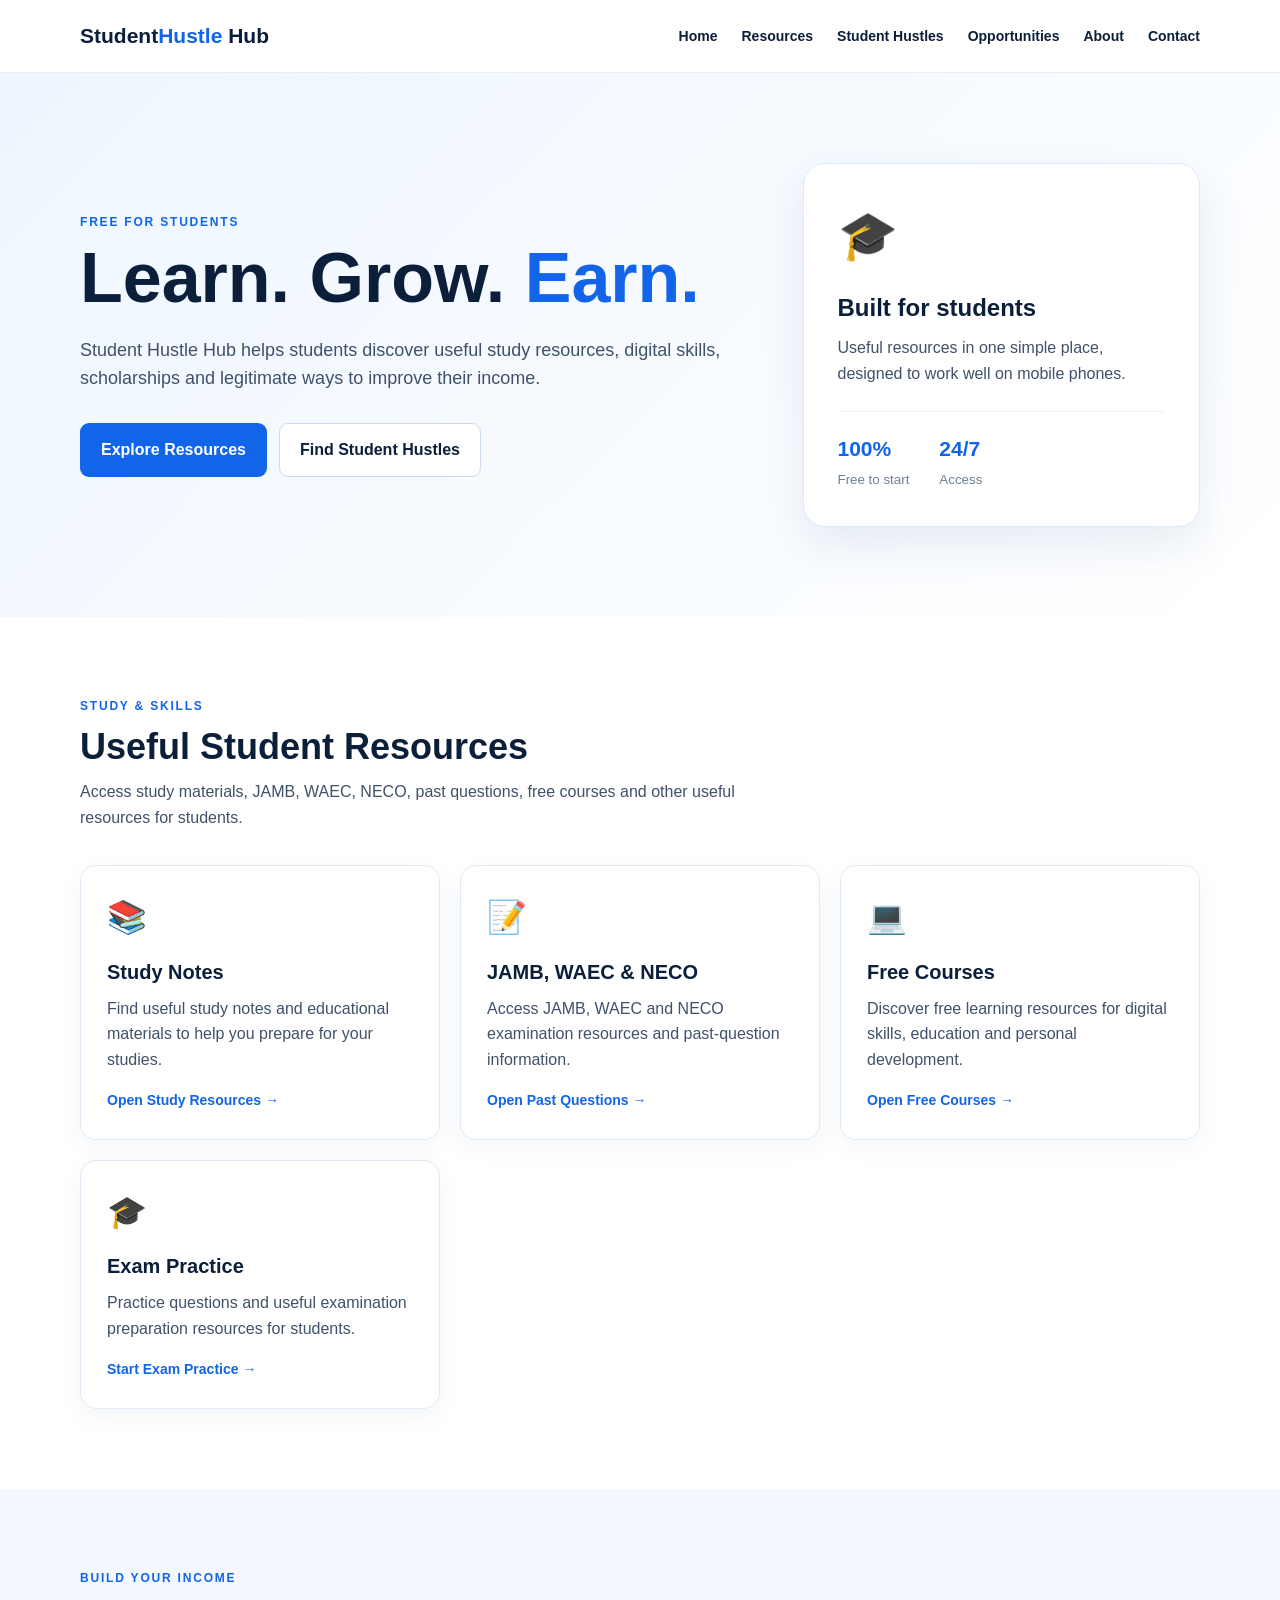
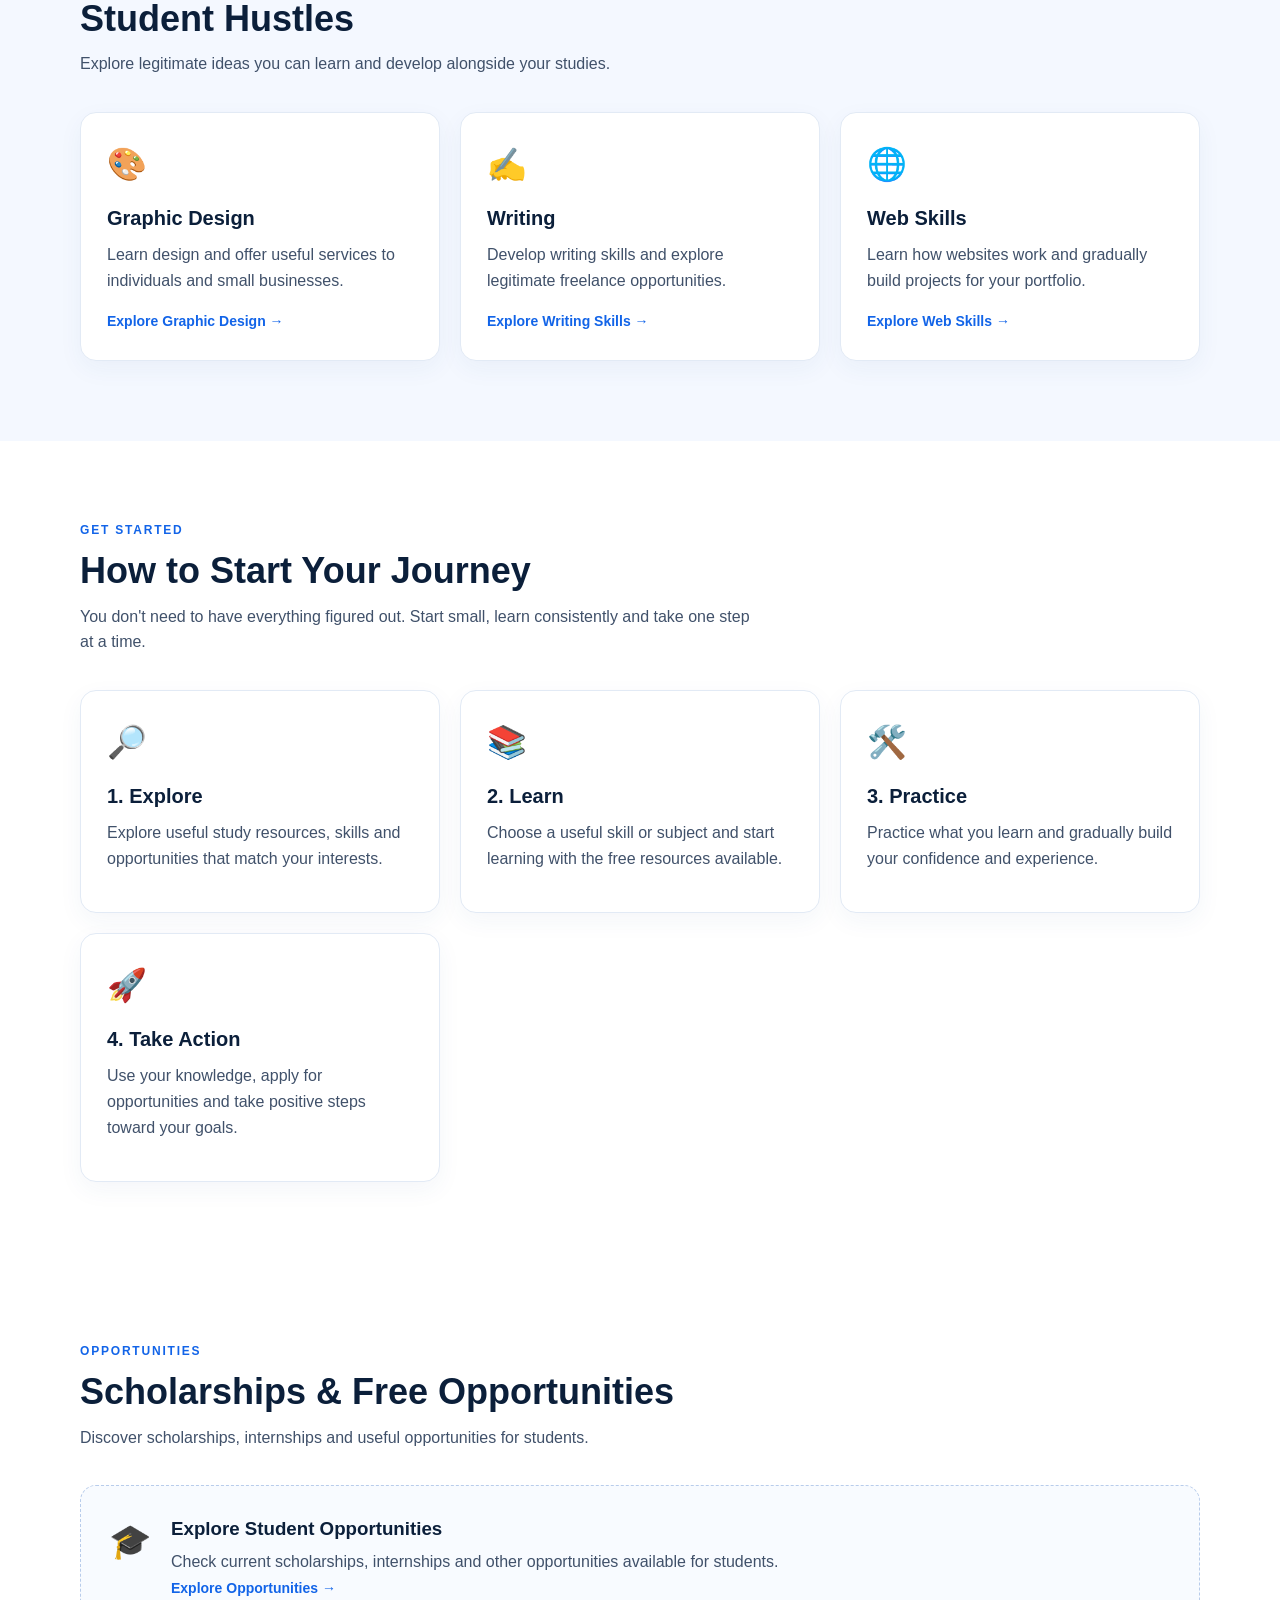
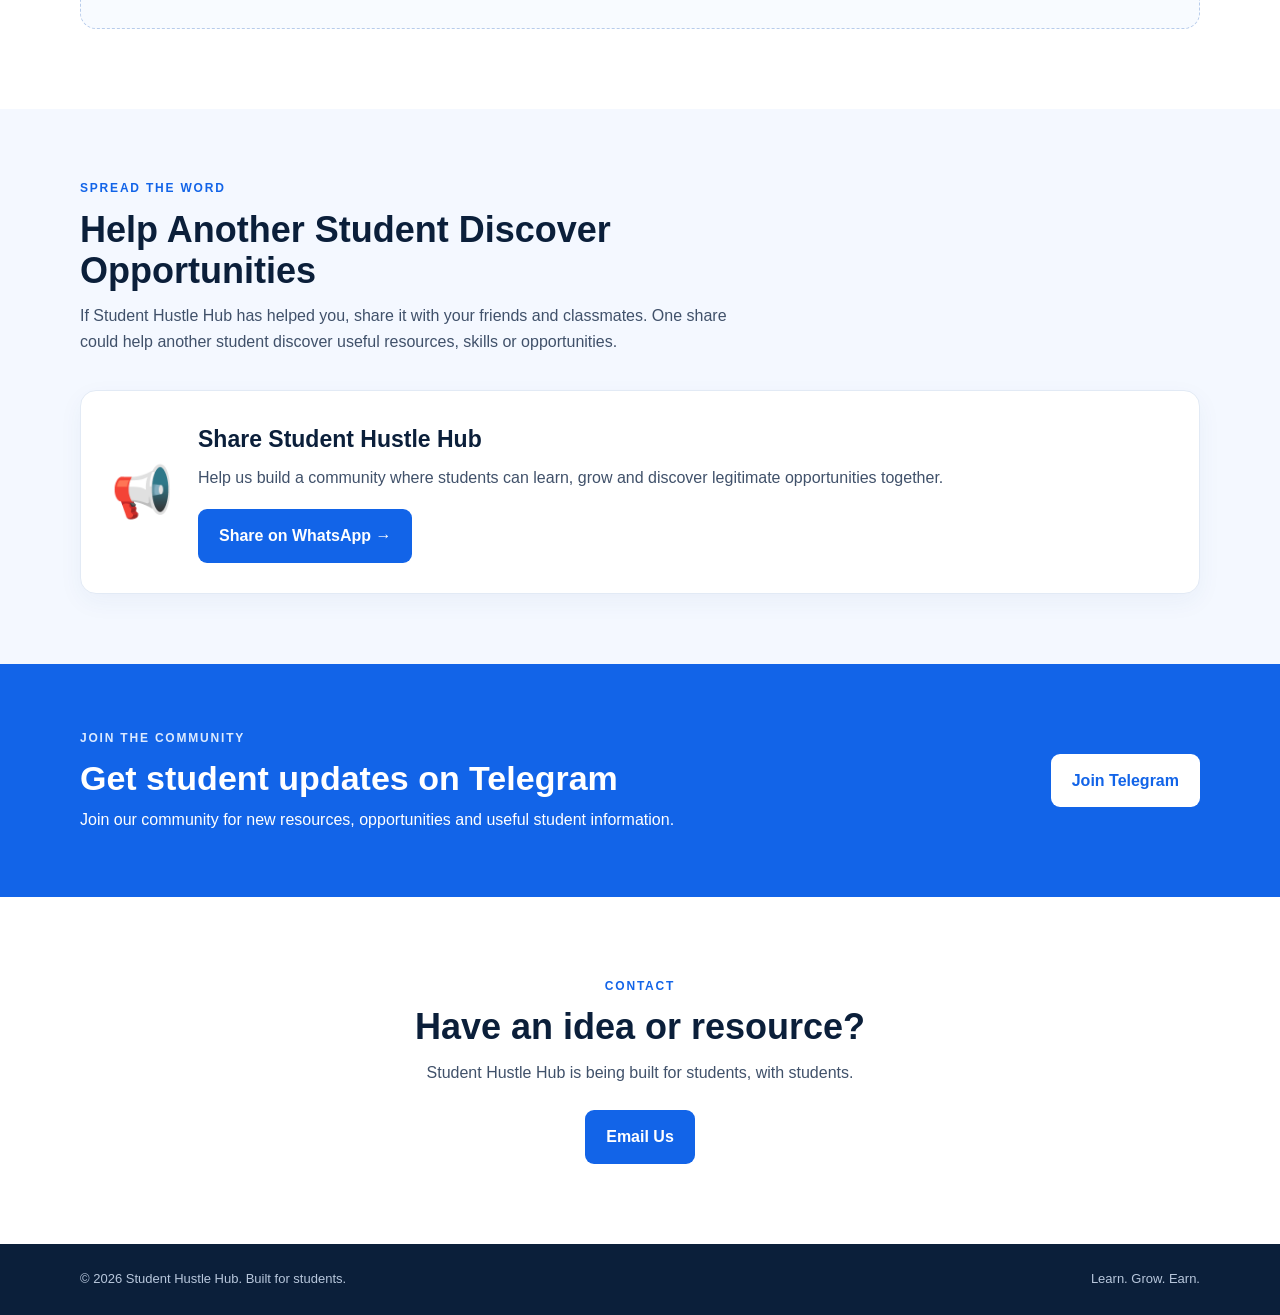
==== commit d430fd7f: "Update index.html" ====
--- a/index.html
+++ b/index.html
@@ -14,7 +14,7 @@
 <header class="header"><div class="container nav">
 <a class="logo" href="#home">Student<span>Hustle</span> Hub</a>
 <button class="menu-btn" aria-label="Open menu">☰</button>
-<nav id="navLinks"><a href="#home">Home</a><a href="study-resources.html">Resources</a><a href="student-hustles.html">Student Hustles</a><a href="opportunities.html">Opportunities</a><a <a href="about.html">About</a> href="#contact">Contact</a></nav>
+<nav id="navLinks"><a href="#home">Home</a><a href="study-resources.html">Resources</a><a href="student-hustles.html">Student Hustles</a><a href="opportunities.html">Opportunities</a><a <a href="about.html">About</a> <a href="contact.html">Contact</a>
 </div>
 </header>
 
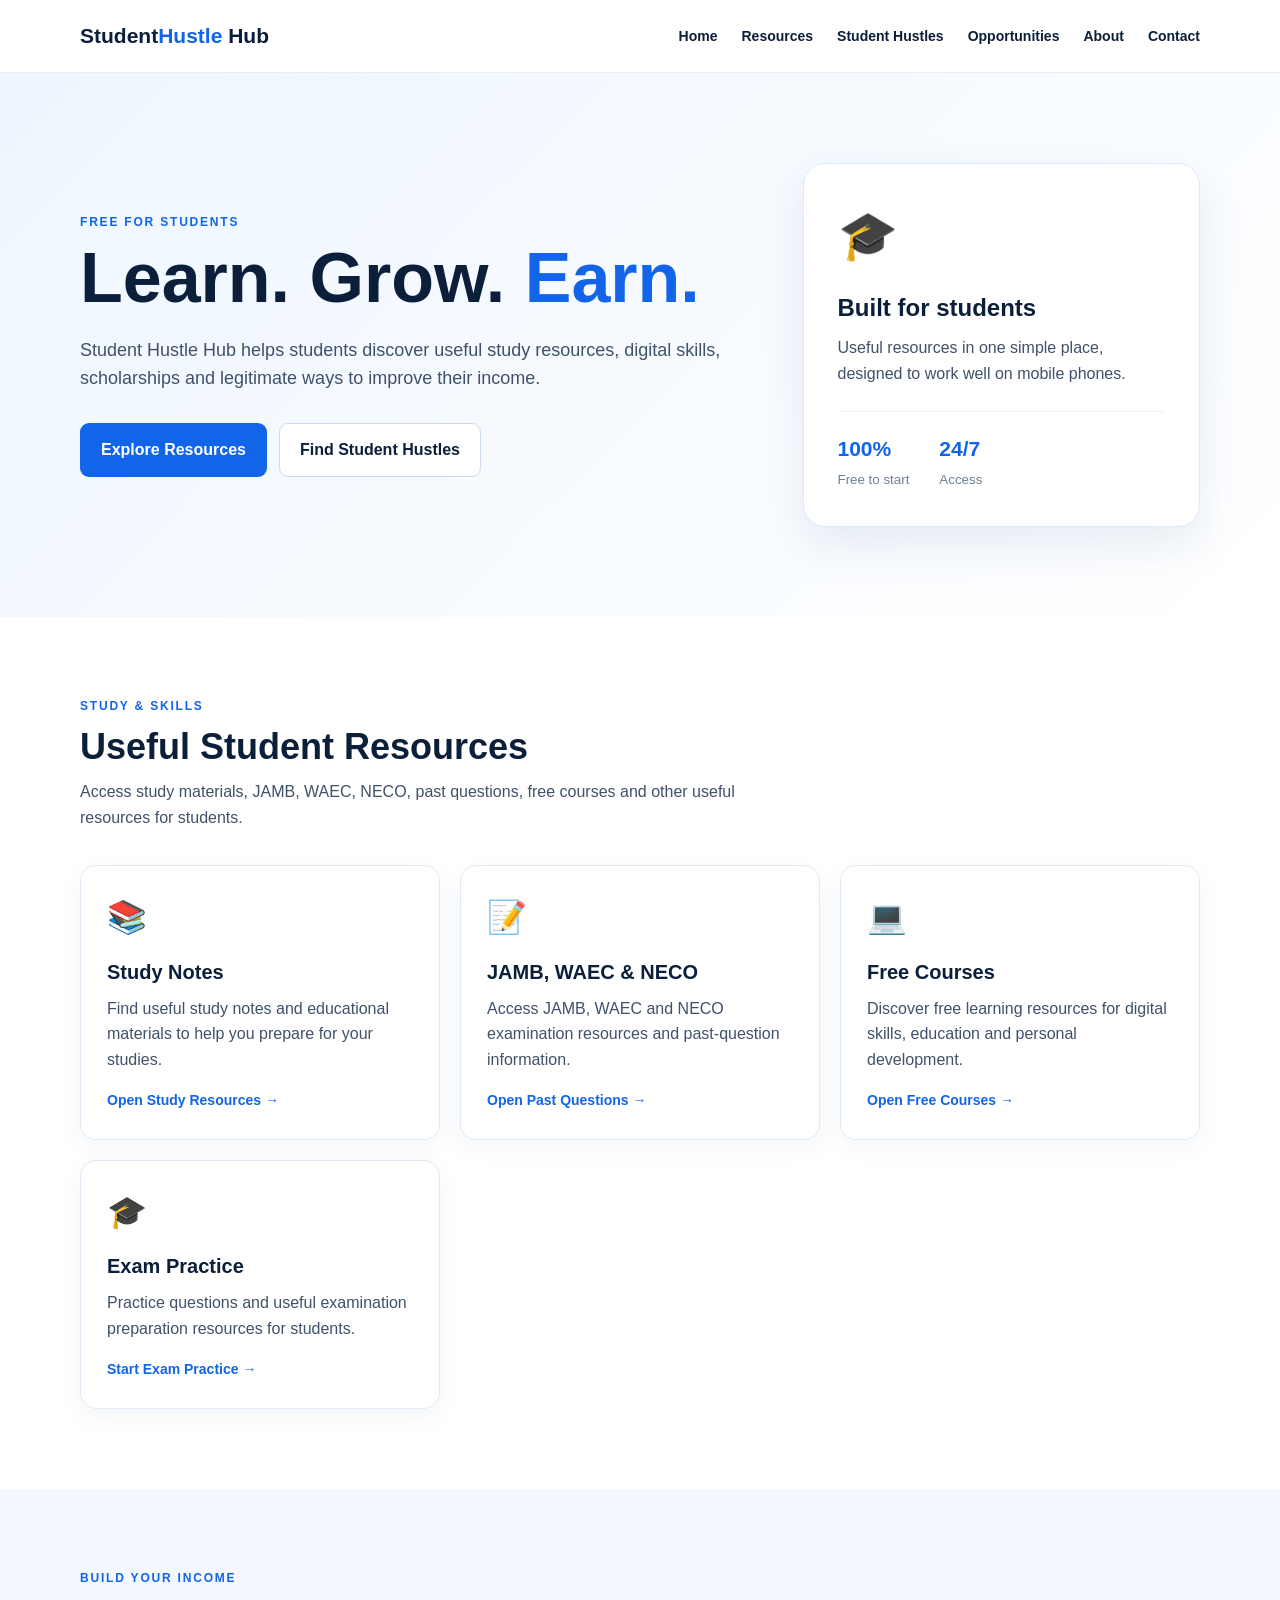
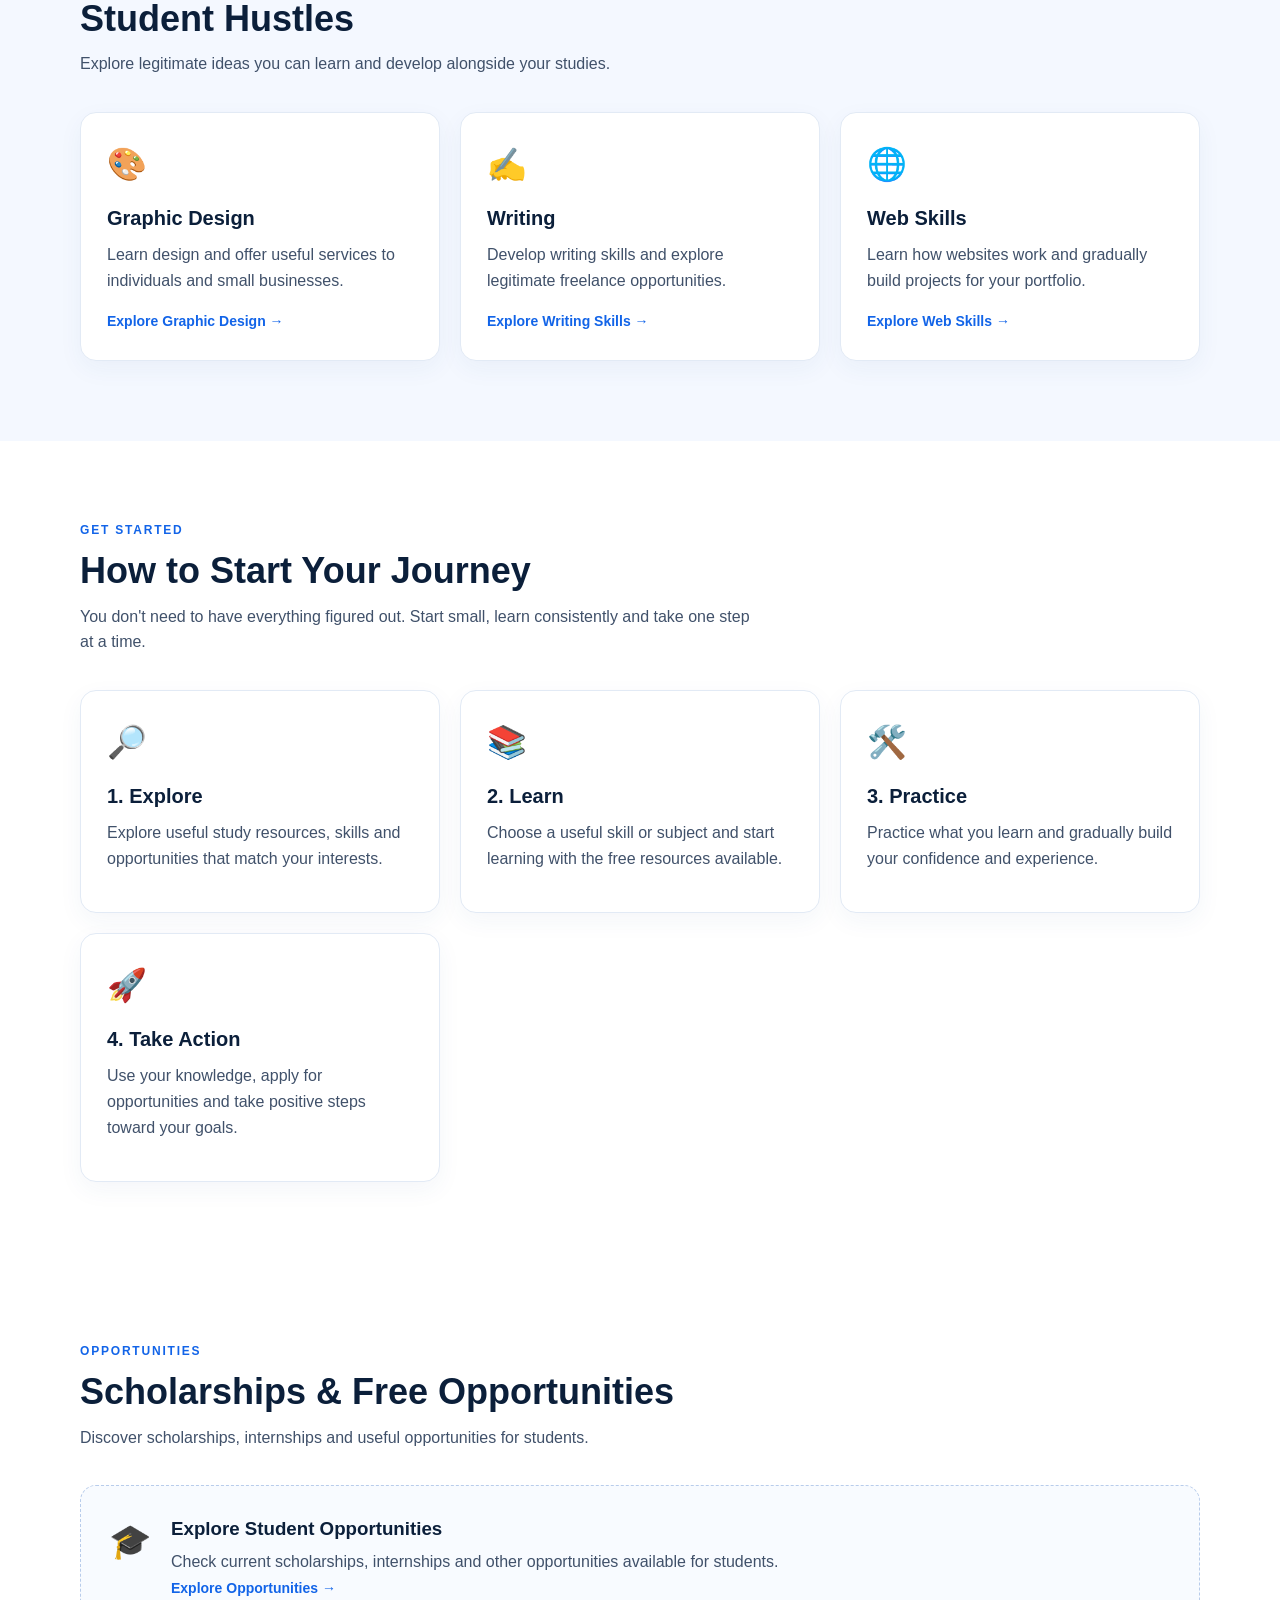
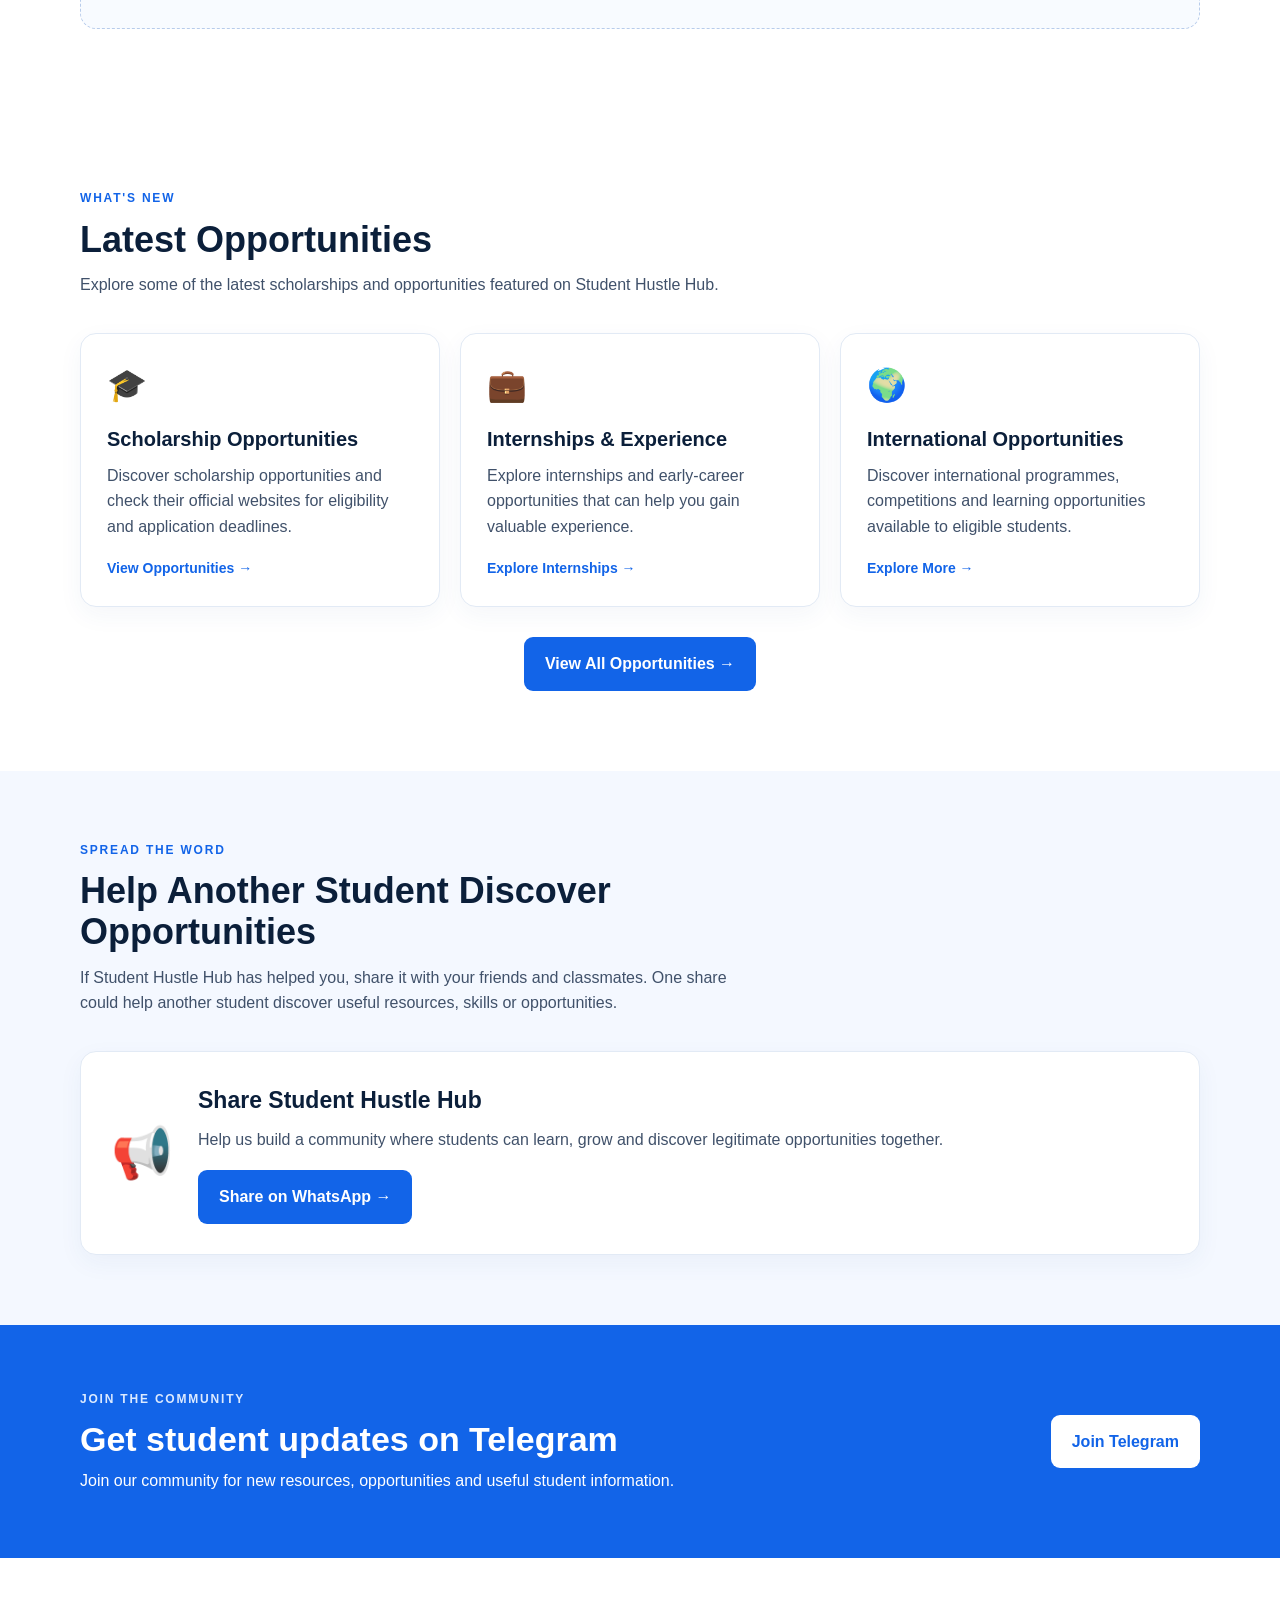
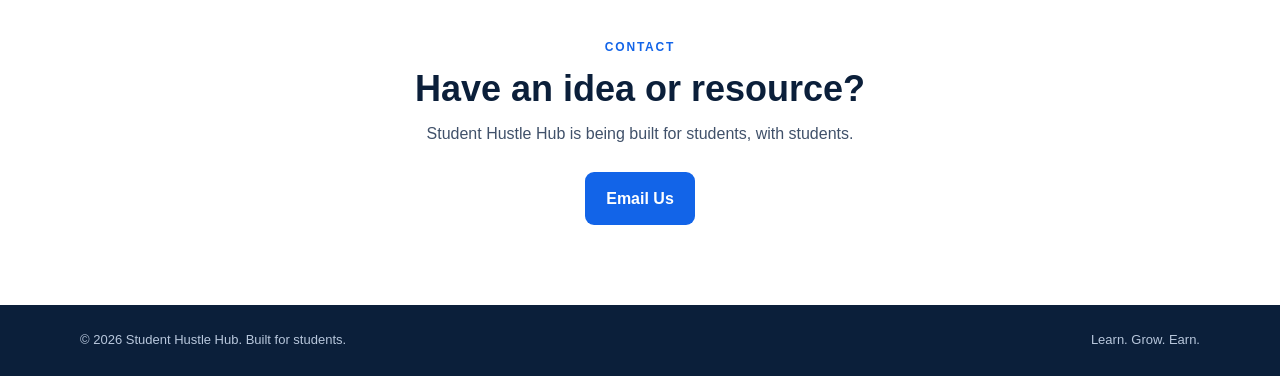
==== commit 68296fb2: "Update index.html" ====
--- a/index.html
+++ b/index.html
@@ -157,6 +157,66 @@
     </div>
   </div>
 </section>
+  <section class="section latest-opportunities">
+  <div class="container">
+
+    <div class="section-heading">
+      <p class="eyebrow">WHAT'S NEW</p>
+      <h2>Latest Opportunities</h2>
+      <p>
+        Explore some of the latest scholarships and opportunities
+        featured on Student Hustle Hub.
+      </p>
+    </div>
+
+    <div class="cards">
+
+      <article class="card">
+        <div class="card-icon">🎓</div>
+        <h3>Scholarship Opportunities</h3>
+        <p>
+          Discover scholarship opportunities and check their official
+          websites for eligibility and application deadlines.
+        </p>
+        <a href="opportunities.html" class="learn-more">
+          View Opportunities →
+        </a>
+      </article>
+
+      <article class="card">
+        <div class="card-icon">💼</div>
+        <h3>Internships & Experience</h3>
+        <p>
+          Explore internships and early-career opportunities that can
+          help you gain valuable experience.
+        </p>
+        <a href="opportunities.html" class="learn-more">
+          Explore Internships →
+        </a>
+      </article>
+
+      <article class="card">
+        <div class="card-icon">🌍</div>
+        <h3>International Opportunities</h3>
+        <p>
+          Discover international programmes, competitions and learning
+          opportunities available to eligible students.
+        </p>
+        <a href="opportunities.html" class="learn-more">
+          Explore More →
+        </a>
+      </article>
+
+    </div>
+
+    <div style="text-align:center; margin-top:30px;">
+      <a href="opportunities.html" class="btn primary">
+        View All Opportunities →
+      </a>
+    </div>
+
+  </div>
+  </section>
   <section class="share-section">
   <div class="container">
 
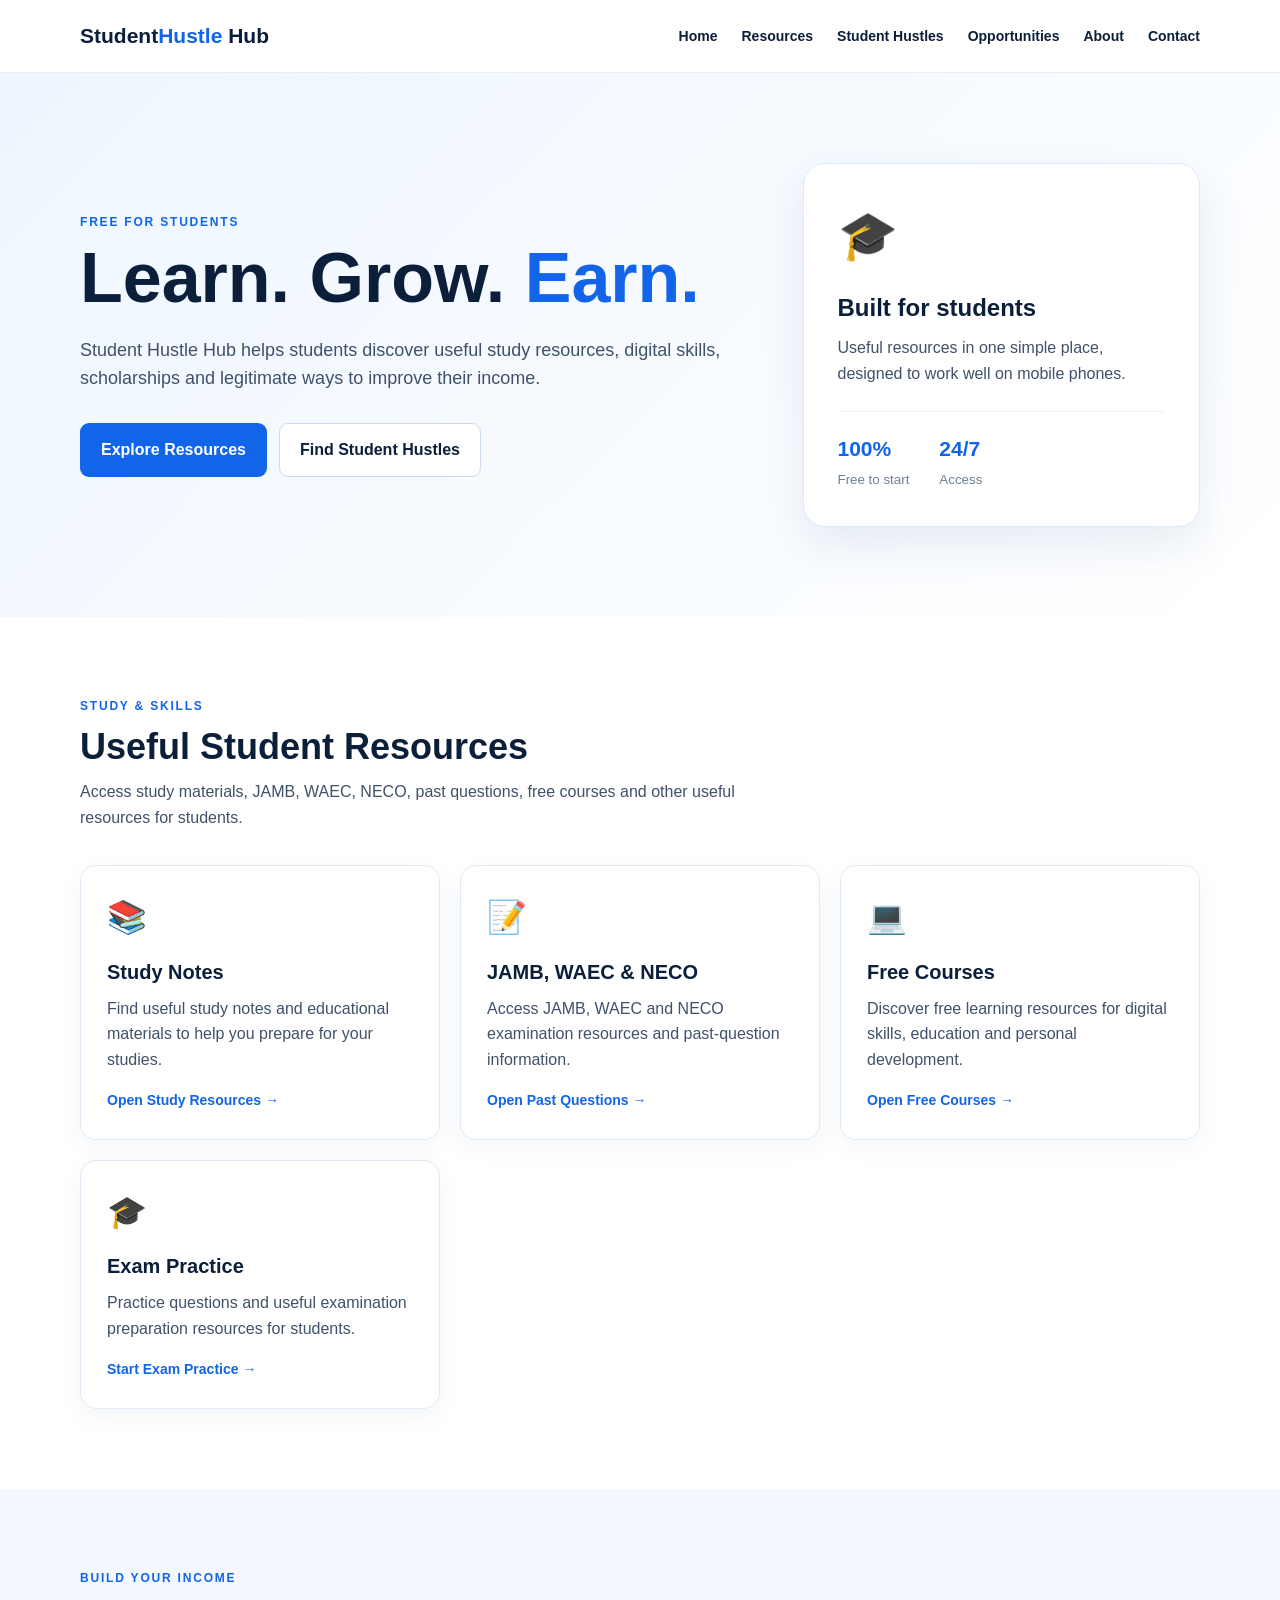
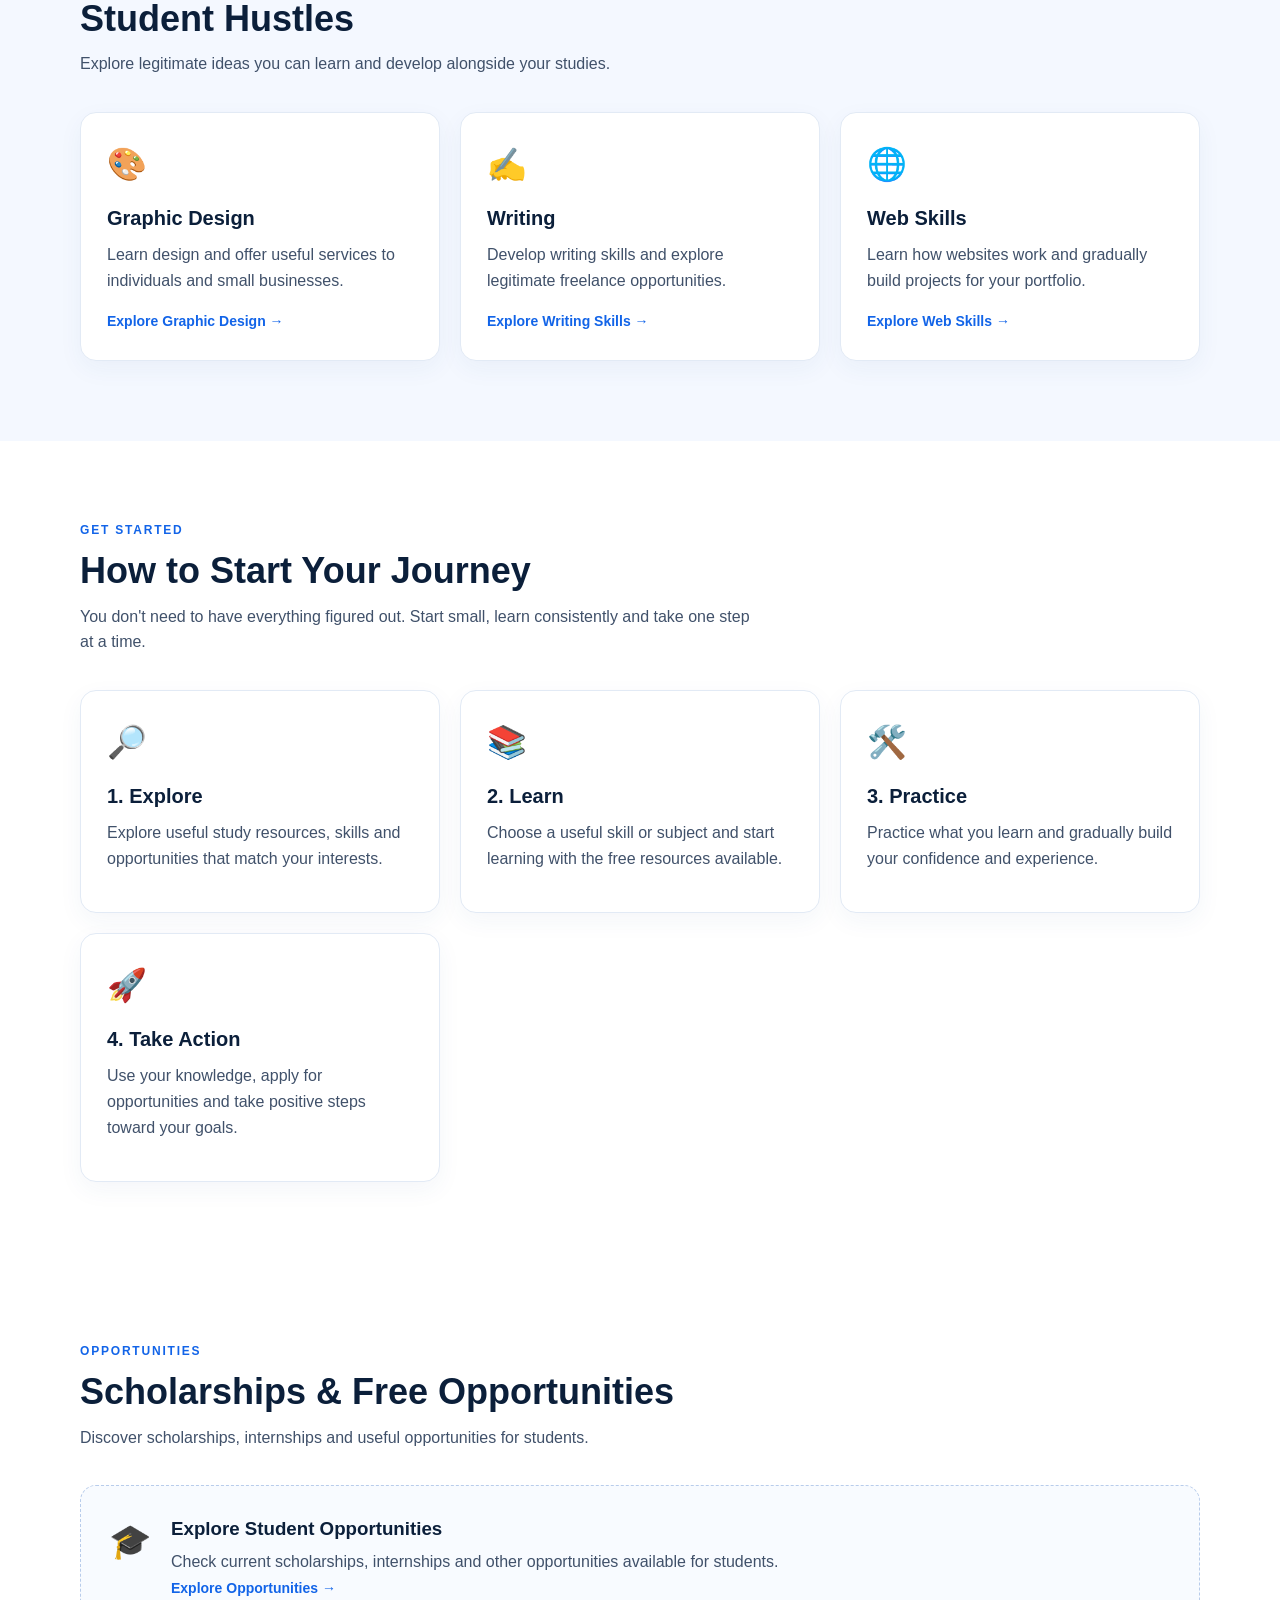
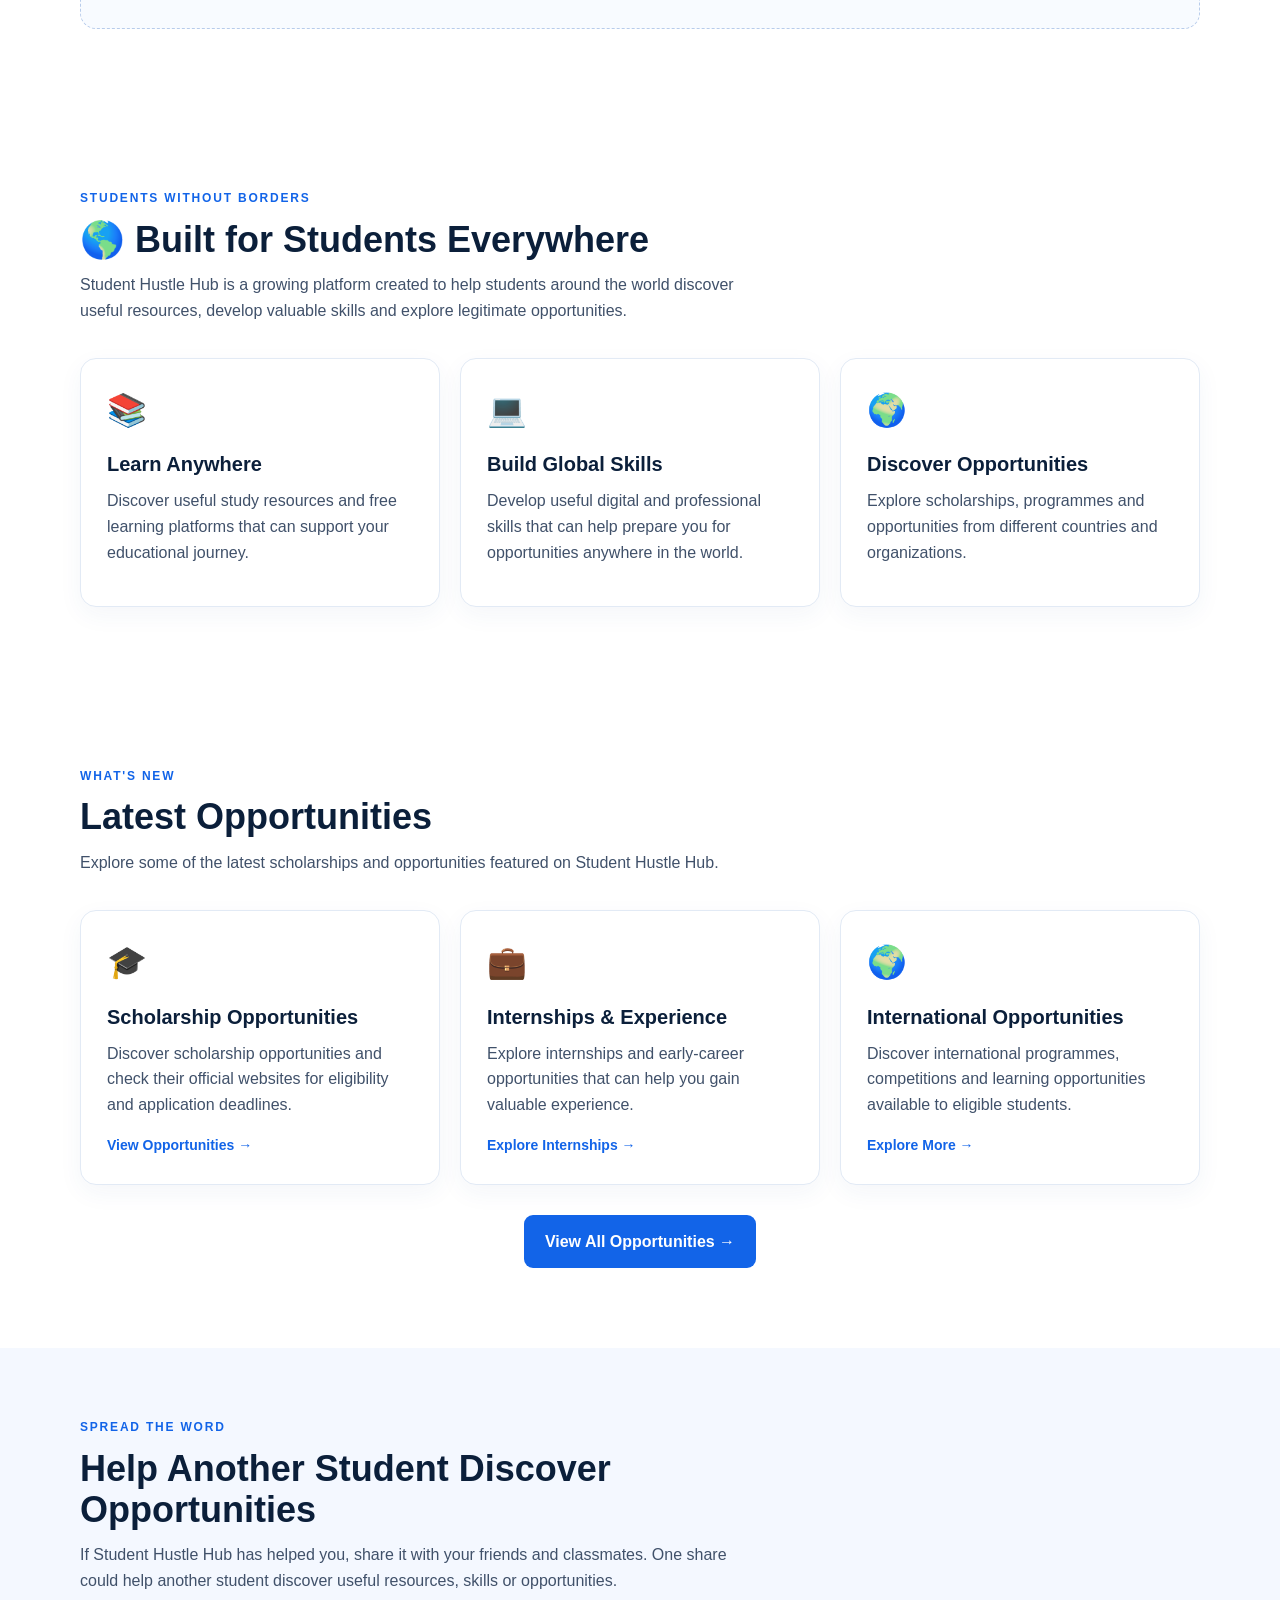
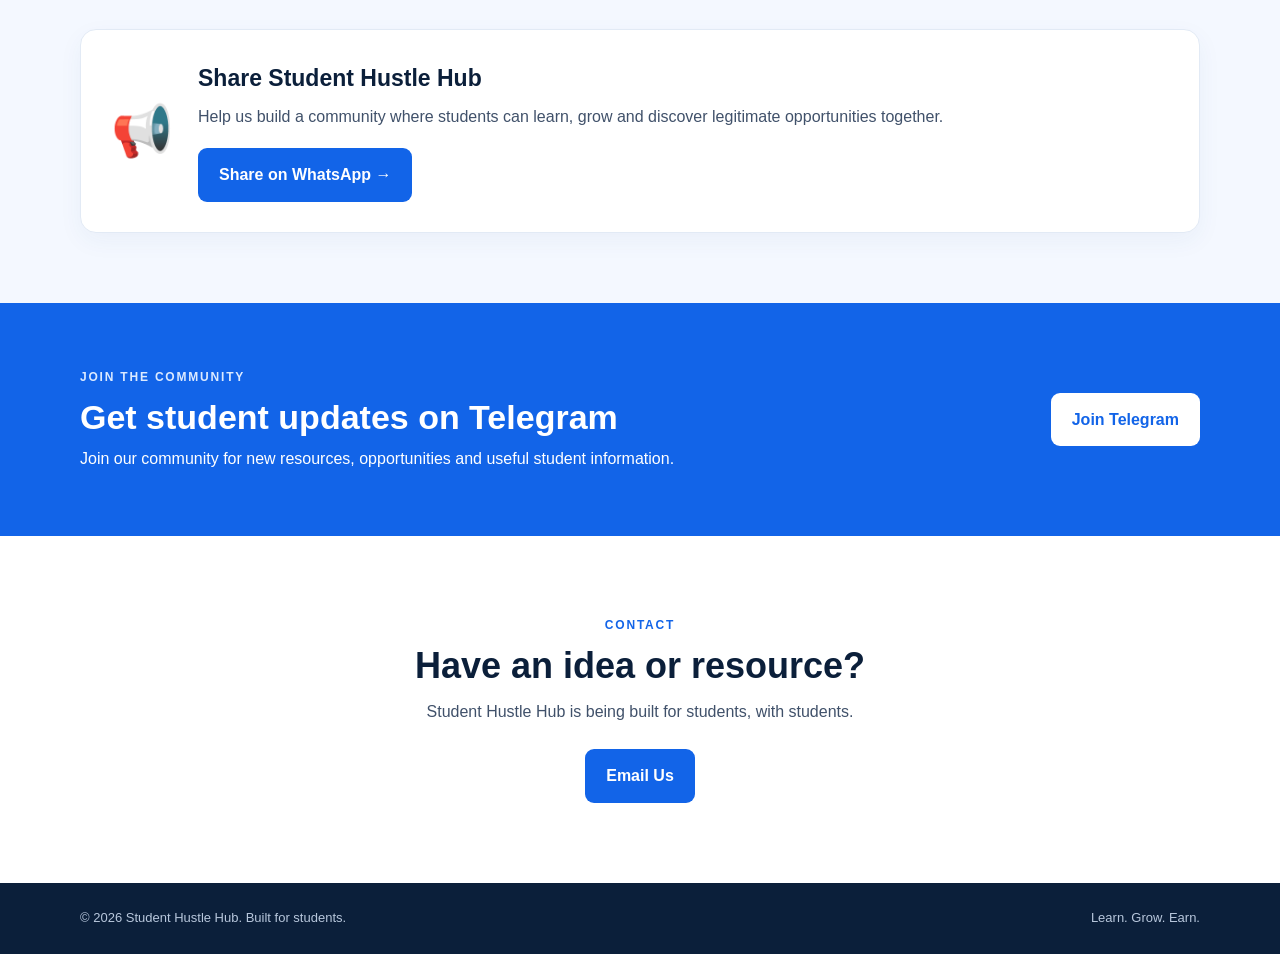
==== commit f3162213: "Update index.html" ====
--- a/index.html
+++ b/index.html
@@ -157,6 +157,52 @@
     </div>
   </div>
 </section>
+  <section class="section global-section">
+  <div class="container">
+
+    <div class="section-heading">
+      <p class="eyebrow">STUDENTS WITHOUT BORDERS</p>
+      <h2>🌎 Built for Students Everywhere</h2>
+      <p>
+        Student Hustle Hub is a growing platform created to help
+        students around the world discover useful resources, develop
+        valuable skills and explore legitimate opportunities.
+      </p>
+    </div>
+
+    <div class="cards">
+
+      <article class="card">
+        <div class="card-icon">📚</div>
+        <h3>Learn Anywhere</h3>
+        <p>
+          Discover useful study resources and free learning platforms
+          that can support your educational journey.
+        </p>
+      </article>
+
+      <article class="card">
+        <div class="card-icon">💻</div>
+        <h3>Build Global Skills</h3>
+        <p>
+          Develop useful digital and professional skills that can
+          help prepare you for opportunities anywhere in the world.
+        </p>
+      </article>
+
+      <article class="card">
+        <div class="card-icon">🌍</div>
+        <h3>Discover Opportunities</h3>
+        <p>
+          Explore scholarships, programmes and opportunities from
+          different countries and organizations.
+        </p>
+      </article>
+
+    </div>
+
+  </div>
+  </section>
   <section class="section latest-opportunities">
   <div class="container">
 
